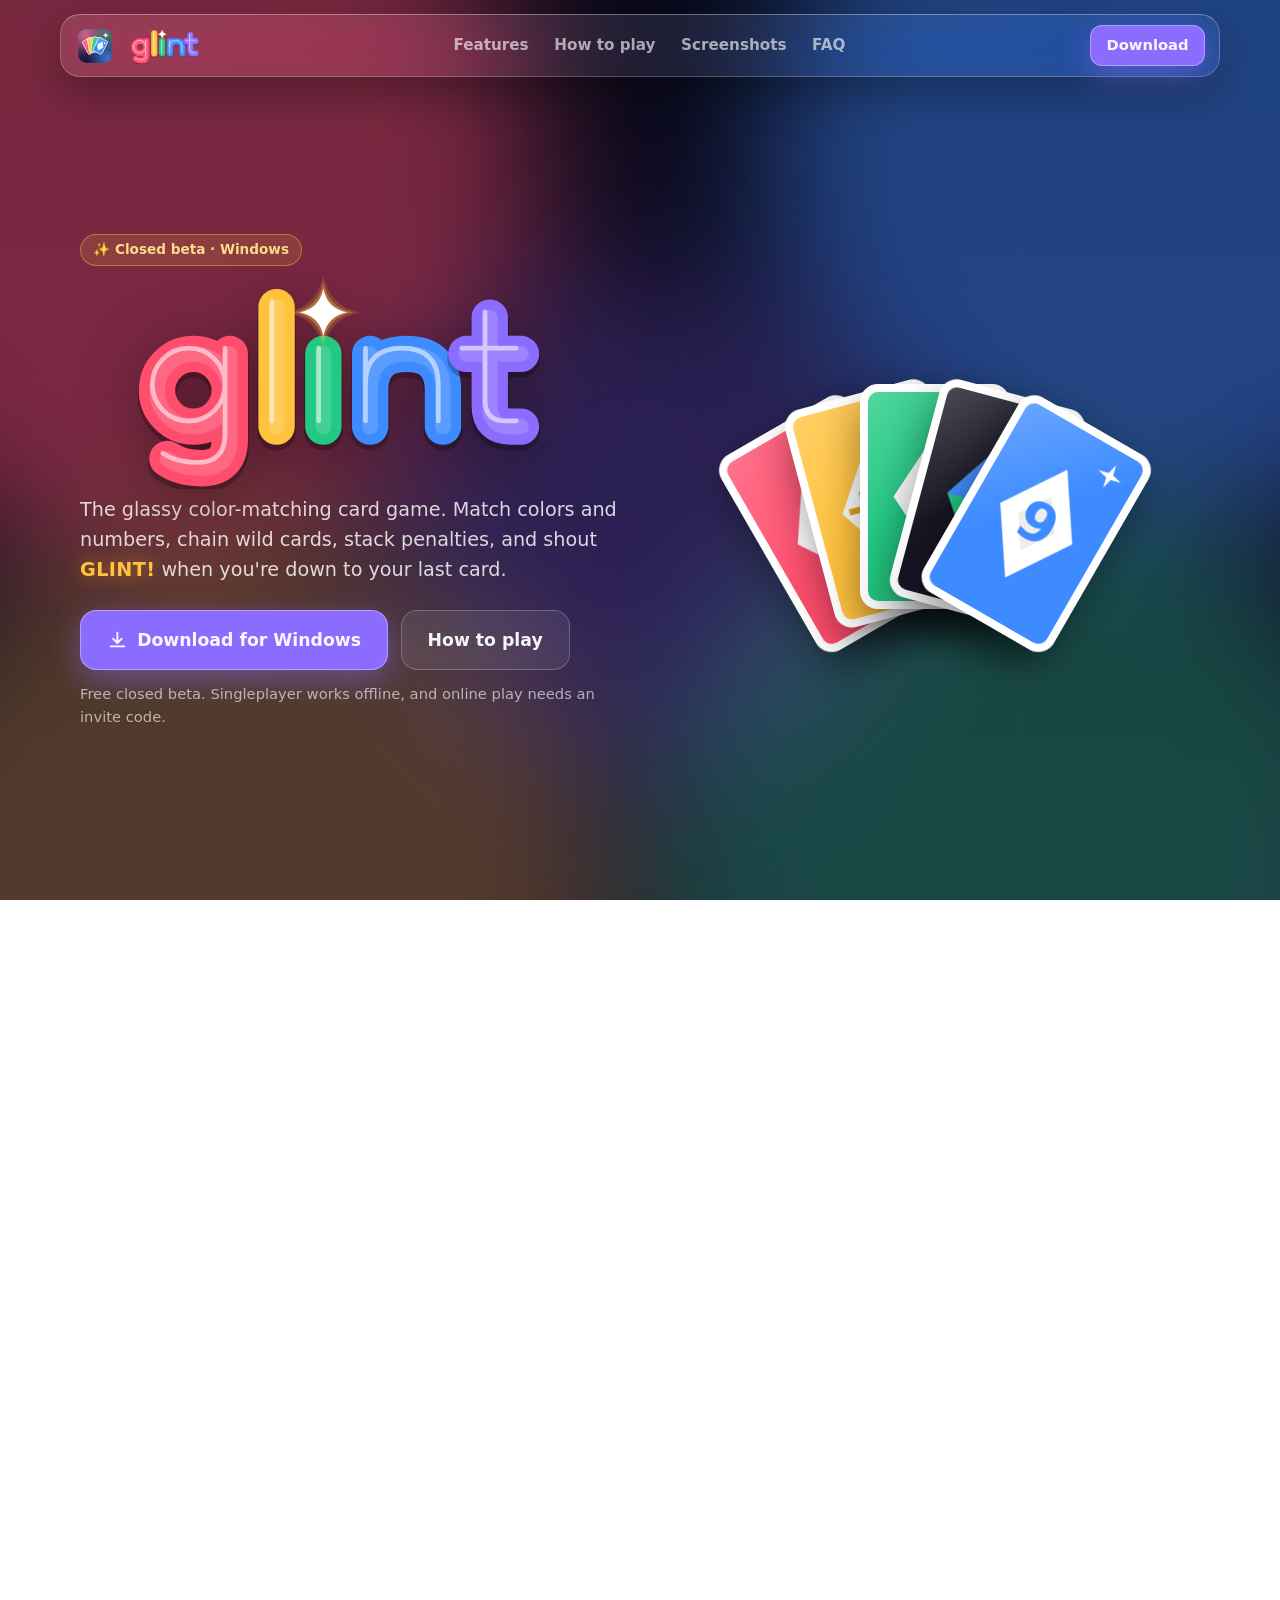
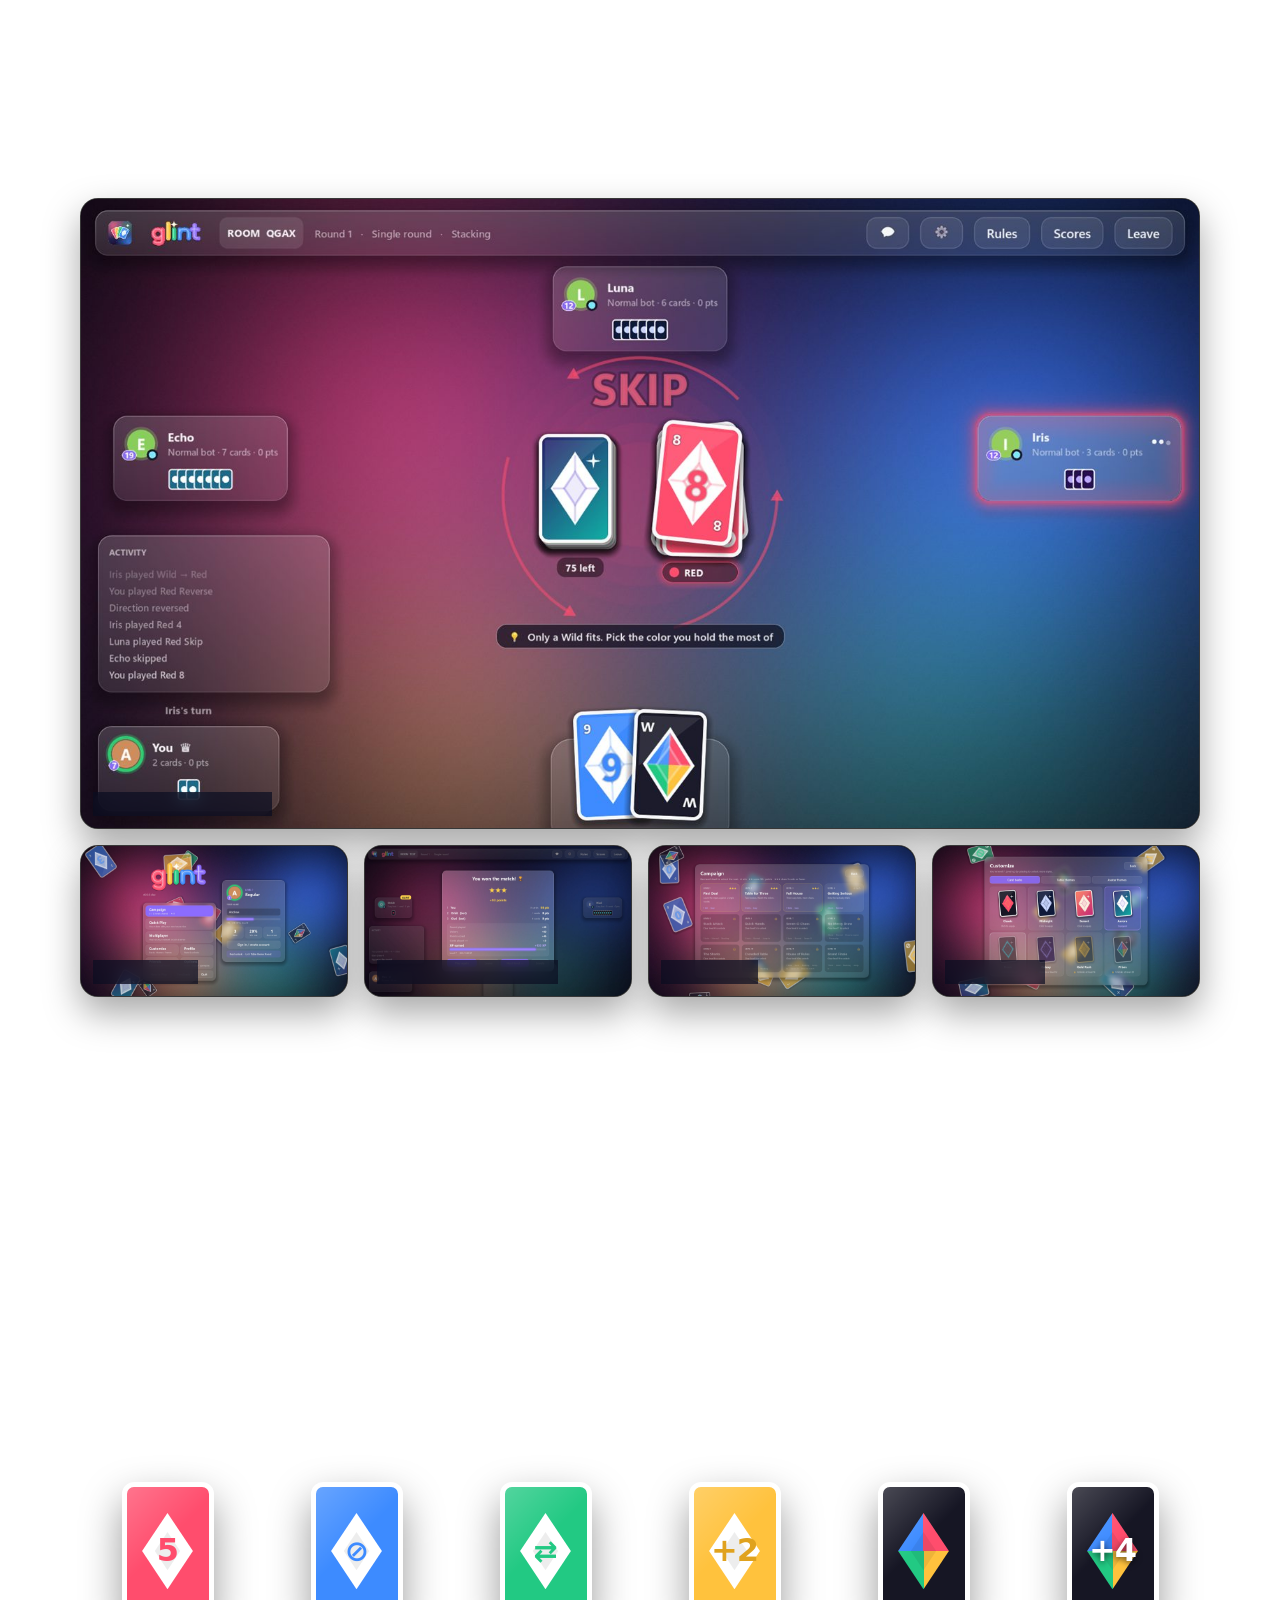
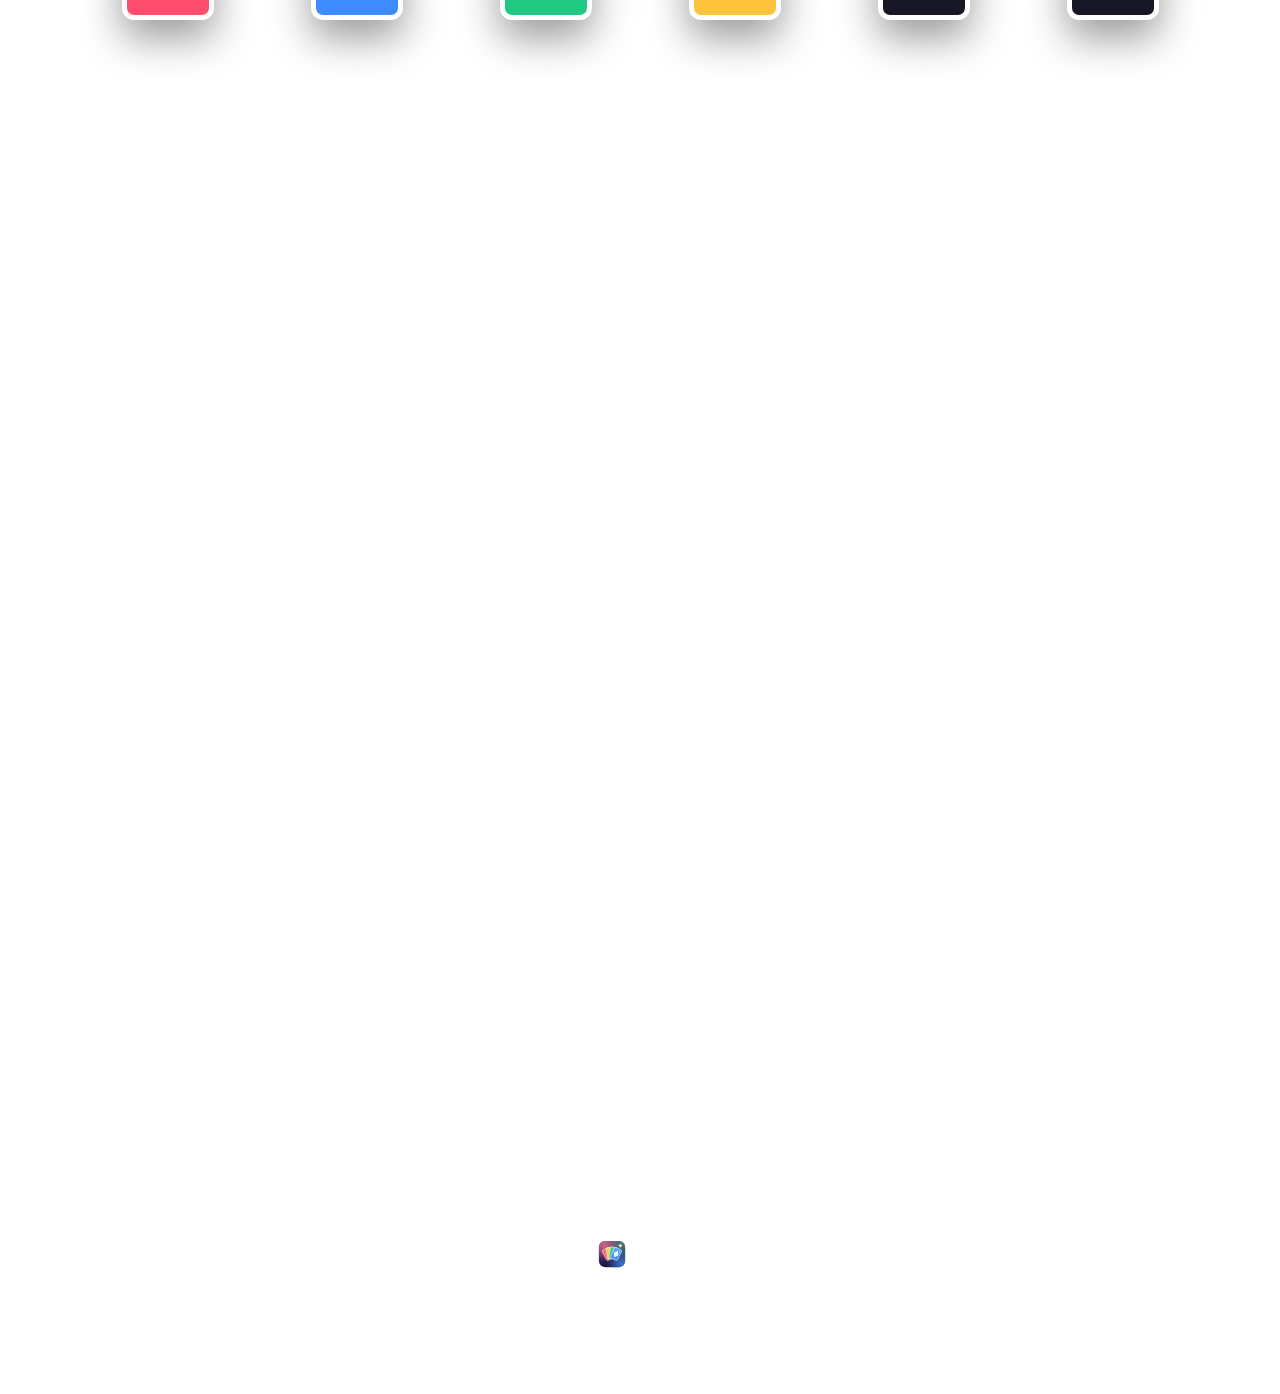
==== website/index.html @ 422d2e26 "Add the Glint website (static landing page) Hero with animated gem card fan, features, screenshot ga" ====
<!doctype html>
<html lang="en">
<head>
  <meta charset="utf-8">
  <meta name="viewport" content="width=device-width, initial-scale=1">
  <title>Glint, the glassy color-matching card game</title>
  <meta name="description" content="Glint is a fast, glassy color-matching card game. Play solo against bots, take on the 12-level campaign, or play online with friends in private lobbies. Closed beta for Windows.">
  <meta name="theme-color" content="#0b0d22">
  <link rel="icon" type="image/png" href="assets/favicon.png">
  <link rel="apple-touch-icon" href="assets/icon-256.png">
  <meta property="og:type" content="website">
  <meta property="og:title" content="Glint, the glassy color-matching card game">
  <meta property="og:description" content="Match colors, chain wilds, and call GLINT! Solo, campaign and online play. Closed beta for Windows.">
  <meta property="og:image" content="assets/social-preview.png">
  <meta name="twitter:card" content="summary_large_image">
  <link rel="stylesheet" href="styles.css">
</head>
<body>
  <div class="aurora" aria-hidden="true"><span></span><span></span><span></span><span></span><span></span></div>

  <header class="nav glass" id="top">
    <a class="brand" href="#top" aria-label="Glint home">
      <img src="assets/emblem.svg" alt="" width="36" height="36">
      <img src="assets/wordmark.svg" alt="Glint" class="brand-word" width="88" height="36">
    </a>
    <nav aria-label="Main">
      <a href="#features">Features</a>
      <a href="#how">How to play</a>
      <a href="#screens">Screenshots</a>
      <a href="#faq">FAQ</a>
    </nav>
    <a class="btn btn-primary btn-sm" href="https://github.com/AndrewMommers/glint-beta/releases/latest">Download</a>
  </header>

  <main>
    <!-- Hero -->
    <section class="hero">
      <div class="hero-copy">
        <span class="pill">✨ Closed beta · Windows</span>
        <h1><img src="assets/wordmark.svg" alt="Glint" class="hero-word" width="520" height="213"></h1>
        <p class="lead">The glassy color-matching card game. Match colors and numbers, chain wild cards, stack penalties, and shout <strong class="glint-word">GLINT!</strong> when you're down to your last card.</p>
        <div class="cta">
          <a class="btn btn-primary btn-lg" href="https://github.com/AndrewMommers/glint-beta/releases/latest">
            <svg viewBox="0 0 24 24" aria-hidden="true"><path d="M12 3v12m0 0l-5-5m5 5l5-5M4 19h16" fill="none" stroke="currentColor" stroke-width="2.2" stroke-linecap="round" stroke-linejoin="round"/></svg>
            Download for Windows
          </a>
          <a class="btn btn-ghost btn-lg" href="#how">How to play</a>
        </div>
        <p class="small">Free closed beta. Singleplayer works offline, and online play needs an invite code.</p>
      </div>
      <div class="hero-art" aria-hidden="true">
        <div class="fan">
          <div class="card c-red"><i class="gem"></i><b>7</b></div>
          <div class="card c-yellow"><i class="gem"></i><b>+2</b></div>
          <div class="card c-green"><i class="gem"></i><b>3</b></div>
          <div class="card c-wild"><i class="gem gem-wild"></i></div>
          <div class="card c-blue"><i class="gem"></i><b>9</b><span class="spark"></span></div>
        </div>
        <span class="sparkle s1"></span><span class="sparkle s2"></span><span class="sparkle s3"></span>
      </div>
    </section>

    <!-- Features -->
    <section id="features" class="section">
      <h2>Everything you want from a card night</h2>
      <p class="section-lead">Quick to learn, hard to put down, and polished like frosted glass.</p>
      <div class="grid">
        <article class="feature glass">
          <div class="ico">🤖</div>
          <h3>Solo vs bots</h3>
          <p>Up to seven opponents with easy, normal and hard AI. Hard bots stack, hold wilds and catch a missed GLINT call.</p>
        </article>
        <article class="feature glass">
          <div class="ico">🌐</div>
          <h3>Online &amp; private lobbies</h3>
          <p>Create a room, share the 4-letter code, or invite friends straight from your friends list. Encrypted connections and turn timers.</p>
        </article>
        <article class="feature glass">
          <div class="ico">🗺️</div>
          <h3>12-level campaign</h3>
          <p>From "First Deal" to the "Grand Finale" against seven sharks. Earn up to three stars per level.</p>
        </article>
        <article class="feature glass">
          <div class="ico">🃏</div>
          <h3>House rules</h3>
          <p>Stacking, jump-in, Seven-O, draw-to-match and force play. Save presets and share them as codes.</p>
        </article>
        <article class="feature glass">
          <div class="ico">⭐</div>
          <h3>Progression</h3>
          <p>Earn XP, climb 50 levels and titles, and unlock card backs, table themes and avatar frames.</p>
        </article>
        <article class="feature glass">
          <div class="ico">🎧</div>
          <h3>Made to feel good</h3>
          <p>Glass UI, smooth animations, original music and sound, plus options for reduced motion, timers and UI scale.</p>
        </article>
      </div>
    </section>

    <!-- Screenshots -->
    <section id="screens" class="section">
      <h2>See it in motion</h2>
      <p class="section-lead">Click any screenshot to enlarge it.</p>
      <div class="shots">
        <button class="shot shot-wide" data-full="assets/shots/table.jpg" aria-label="Enlarge: a game in progress">
          <img src="assets/shots/table.jpg" alt="A game in progress with four players, the gem cards and a SKIP banner" loading="lazy" width="1600" height="900">
          <span>A round in full swing</span>
        </button>
        <button class="shot" data-full="assets/shots/menu.jpg" aria-label="Enlarge: main menu">
          <img src="assets/shots/menu.jpg" alt="The main menu with the profile card" loading="lazy" width="1600" height="900">
          <span>Main menu</span>
        </button>
        <button class="shot" data-full="assets/shots/results.jpg" aria-label="Enlarge: end of round">
          <img src="assets/shots/results.jpg" alt="End of round screen with stars, XP and a level up" loading="lazy" width="1600" height="900">
          <span>Stars, XP &amp; level ups</span>
        </button>
        <button class="shot" data-full="assets/shots/campaign.jpg" aria-label="Enlarge: campaign">
          <img src="assets/shots/campaign.jpg" alt="The campaign level select screen" loading="lazy" width="1600" height="900">
          <span>Campaign</span>
        </button>
        <button class="shot" data-full="assets/shots/customize.jpg" aria-label="Enlarge: customize">
          <img src="assets/shots/customize.jpg" alt="Customizing card backs" loading="lazy" width="1600" height="900">
          <span>Customize</span>
        </button>
      </div>
    </section>

    <!-- How to play -->
    <section id="how" class="section">
      <h2>How to play</h2>
      <p class="section-lead">If you've ever played a shedding card game, you already know most of it.</p>
      <ol class="steps">
        <li class="glass"><span class="num">1</span><div><h3>Match the pile</h3><p>Play a card that matches the top card by <b>color</b>, <b>number</b> or <b>symbol</b>, or play a wild.</p></div></li>
        <li class="glass"><span class="num">2</span><div><h3>Can't play? Draw</h3><p>Draw a card. If it fits, you can play it straight away.</p></div></li>
        <li class="glass"><span class="num">3</span><div><h3>Call <span class="glint-word">GLINT!</span></h3><p>About to play your second-to-last card? Press <kbd>G</kbd>. Forget, and anyone can catch you for +2.</p></div></li>
        <li class="glass"><span class="num">4</span><div><h3>Empty your hand</h3><p>First to play their last card wins the round and scores the cards left in everyone else's hands.</p></div></li>
      </ol>

      <div class="cards-legend">
        <div class="legend"><div class="card mini c-red"><i class="gem"></i><b>5</b></div><p><b>Number</b><br>Match color or number</p></div>
        <div class="legend"><div class="card mini c-blue"><i class="gem"></i><b class="sym">⊘</b></div><p><b>Skip</b><br>Next player misses a turn</p></div>
        <div class="legend"><div class="card mini c-green"><i class="gem"></i><b class="sym">⇄</b></div><p><b>Reverse</b><br>Flip the direction</p></div>
        <div class="legend"><div class="card mini c-yellow"><i class="gem"></i><b>+2</b></div><p><b>Draw Two</b><br>Next player draws 2</p></div>
        <div class="legend"><div class="card mini c-wild"><i class="gem gem-wild"></i></div><p><b>Wild</b><br>Pick the next color</p></div>
        <div class="legend"><div class="card mini c-wild"><i class="gem gem-wild"></i><b class="w4">+4</b></div><p><b>Wild +4</b><br>Pick a color, next draws 4</p></div>
      </div>
    </section>

    <!-- Beta CTA -->
    <section class="section">
      <div class="beta glass">
        <div>
          <h2>Join the closed beta</h2>
          <p>Download the installer, then create an account in the game with your invite code to play online. No invite yet? You can still play solo and the whole campaign offline.</p>
        </div>
        <a class="btn btn-primary btn-lg" href="https://github.com/AndrewMommers/glint-beta/releases/latest">Get the beta</a>
      </div>
    </section>

    <!-- FAQ -->
    <section id="faq" class="section">
      <h2>FAQ</h2>
      <div class="faq">
        <details class="glass" open><summary>Is Glint free?</summary><p>Yes. The closed beta is free to download and play.</p></details>
        <details class="glass"><summary>Which platforms are supported?</summary><p>Windows 10 and 11 (64-bit) for now. Other platforms may come later.</p></details>
        <details class="glass"><summary>Windows says "Windows protected your PC". Is that safe?</summary><p>The beta isn't code-signed yet, so Windows doesn't recognise it. Click <b>More info</b>, then <b>Run anyway</b>. Always download from the official releases page.</p></details>
        <details class="glass"><summary>Do I need an account?</summary><p>Not for singleplayer or the campaign. An account (with a beta invite code) lets you play online, add friends and sync your progress.</p></details>
        <details class="glass"><summary>What data do you collect?</summary><p>For online play: your username, game stats and progress. If you send feedback from the game, that's stored too, along with the game log if you choose to attach it. Nothing is sold or shared.</p></details>
        <details class="glass"><summary>How do I report a bug?</summary><p>Use <b>Feedback</b> in the main menu. Your game version and log are attached automatically, which helps a lot.</p></details>
      </div>
    </section>
  </main>

  <footer class="footer">
    <div class="foot-brand"><img src="assets/emblem.svg" alt="" width="28" height="28"> <span>Glint</span></div>
    <p>© 2026 Andrew Mommers. Glint is an independent game and is not affiliated with or endorsed by any other card game brand.</p>
    <p><a href="https://github.com/AndrewMommers/glint-beta/releases">Releases</a> · <a href="#faq">FAQ</a> · <a href="#top">Back to top ↑</a></p>
  </footer>

  <div class="lightbox" id="lightbox" hidden>
    <button class="lb-close" aria-label="Close">✕</button>
    <img alt="">
  </div>
  <script src="main.js" defer></script>
</body>
</html>
---- website/styles.css ----
/* Glint website: glass panels over a drifting aurora. Matches branding/BRAND.md. */
:root {
  --ruby: #ff4d6d;
  --amber: #ffc23d;
  --jade: #22c983;
  --azure: #3d8bff;
  --violet: #8b6cff;
  --midnight: #0b0d22;
  --indigo: #2a1b5e;
  --night: #161624;
  --text: rgba(255, 255, 255, 0.95);
  --muted: rgba(255, 255, 255, 0.62);
  --glass: rgba(255, 255, 255, 0.08);
  --rim: rgba(255, 255, 255, 0.22);
  --radius: 24px;
  --font: "Inter", "Segoe UI Variable Display", "Segoe UI", system-ui, -apple-system, "SF Pro Display", "Helvetica Neue", Roboto, Arial, sans-serif;
}

* { box-sizing: border-box; }
html { scroll-behavior: smooth; }
body {
  margin: 0;
  font-family: var(--font);
  color: var(--text);
  background: linear-gradient(180deg, #090a1a 0%, #170b29 100%) fixed;
  line-height: 1.55;
  -webkit-font-smoothing: antialiased;
  overflow-x: hidden;
}
img { max-width: 100%; display: block; }
a { color: inherit; }
h1, h2, h3 { line-height: 1.15; margin: 0 0 0.4em; }
h2 { font-size: clamp(1.8rem, 3.2vw, 2.6rem); font-weight: 800; letter-spacing: -0.02em; }
h3 { font-size: 1.15rem; font-weight: 750; }
p { margin: 0 0 0.8em; }
kbd {
  font: 700 0.85em var(--font);
  padding: 0.1em 0.5em;
  border-radius: 6px;
  background: rgba(255, 255, 255, 0.14);
  border: 1px solid var(--rim);
}

/* ---- aurora background ---- */
.aurora { position: fixed; inset: 0; z-index: -1; overflow: hidden; }
.aurora span {
  position: absolute;
  width: 60vmax; height: 60vmax;
  border-radius: 50%;
  filter: blur(70px);
  opacity: 0.45;
  animation: drift 26s ease-in-out infinite alternate;
}
.aurora span:nth-child(1) { background: var(--ruby);   left: -18vmax; top: -16vmax; }
.aurora span:nth-child(2) { background: var(--azure);  right: -20vmax; top: -18vmax; animation-delay: -6s; }
.aurora span:nth-child(3) { background: var(--jade);   right: -10vmax; bottom: -28vmax; opacity: 0.32; animation-delay: -12s; }
.aurora span:nth-child(4) { background: var(--amber);  left: -12vmax; bottom: -30vmax; opacity: 0.26; animation-delay: -18s; }
.aurora span:nth-child(5) { background: var(--violet); left: 30vw; top: 30vh; width: 40vmax; height: 40vmax; opacity: 0.22; animation-delay: -3s; }
@keyframes drift {
  from { transform: translate(0, 0) scale(1); }
  to   { transform: translate(6vmax, 4vmax) scale(1.12); }
}

/* ---- glass ---- */
.glass {
  background: linear-gradient(160deg, rgba(255, 255, 255, 0.12), rgba(255, 255, 255, 0.05));
  border: 1px solid var(--rim);
  border-top-color: rgba(255, 255, 255, 0.35);
  border-radius: var(--radius);
  backdrop-filter: blur(18px) saturate(140%);
  -webkit-backdrop-filter: blur(18px) saturate(140%);
  box-shadow: 0 18px 40px rgba(0, 0, 0, 0.28);
}

/* ---- buttons ---- */
.btn {
  display: inline-flex; align-items: center; gap: 0.55em;
  font-weight: 700; text-decoration: none;
  border-radius: 16px;
  padding: 0.75em 1.3em;
  transition: transform 0.15s ease, background 0.15s ease, box-shadow 0.15s ease;
}
.btn svg { width: 1.2em; height: 1.2em; }
.btn:hover { transform: translateY(-2px); }
.btn-primary {
  background: var(--violet);
  border: 1px solid rgba(255, 255, 255, 0.35);
  box-shadow: 0 10px 30px rgba(139, 108, 255, 0.45);
}
.btn-primary:hover { background: #9a7fff; box-shadow: 0 14px 36px rgba(139, 108, 255, 0.6); }
.btn-ghost { background: rgba(255, 255, 255, 0.08); border: 1px solid var(--rim); }
.btn-ghost:hover { background: rgba(255, 255, 255, 0.16); }
.btn-lg { font-size: 1.08rem; padding: 0.9em 1.5em; }
.btn-sm { font-size: 0.92rem; padding: 0.55em 1.05em; border-radius: 12px; }
.pill {
  display: inline-block; font-size: 0.85rem; font-weight: 700;
  padding: 0.35em 0.9em; border-radius: 999px;
  background: rgba(255, 194, 61, 0.14); border: 1px solid rgba(255, 194, 61, 0.45); color: #ffd98a;
}
.glint-word { color: var(--amber); font-weight: 900; letter-spacing: 0.02em; text-shadow: 0 0 18px rgba(255, 194, 61, 0.5); }

/* ---- nav ---- */
.nav {
  position: sticky; top: 14px; z-index: 10;
  max-width: 1160px; margin: 14px auto 0;
  display: flex; align-items: center; justify-content: space-between; gap: 1rem;
  padding: 10px 14px 10px 16px;
  border-radius: 20px;
}
.brand { display: flex; align-items: center; gap: 8px; text-decoration: none; }
.brand img { height: 36px; width: auto; }
.nav nav { display: flex; gap: 1.6rem; }
.nav nav a { text-decoration: none; color: var(--muted); font-weight: 600; font-size: 0.95rem; }
.nav nav a:hover { color: var(--text); }

/* ---- layout ---- */
main { max-width: 1160px; margin: 0 auto; padding: 0 20px; }
.section { padding: 90px 0 10px; scroll-margin-top: 70px; }
.section > h2, .section-lead { text-align: center; }
.section-lead { color: var(--muted); max-width: 640px; margin: 0 auto 2.2rem; font-size: 1.08rem; }

/* ---- hero ---- */
.hero {
  display: grid; grid-template-columns: 1.05fr 1fr; align-items: center; gap: 2rem;
  min-height: calc(100vh - 100px); padding: 40px 0 20px;
}
.hero h1 { margin: 0.6rem 0 0.4rem; }
.hero-word { width: min(520px, 100%); height: auto; filter: drop-shadow(0 10px 30px rgba(0, 0, 0, 0.35)); }
.lead { font-size: 1.2rem; color: rgba(255, 255, 255, 0.82); max-width: 560px; }
.cta { display: flex; flex-wrap: wrap; gap: 0.8rem; margin: 1.6rem 0 0.8rem; }
.small { color: var(--muted); font-size: 0.92rem; }

/* card fan illustration */
.hero-art { position: relative; height: 480px; }
.fan { position: absolute; left: 50%; top: 52%; width: 0; height: 0; }
.card {
  --w: 150px; --h: 225px;
  position: absolute; width: var(--w); height: var(--h);
  left: calc(var(--w) / -2); top: calc(var(--h) / -2);
  border-radius: 18px; border: 8px solid #fff;
  box-shadow: 0 18px 40px rgba(0, 0, 0, 0.4);
  display: grid; place-items: center; overflow: hidden;
  transform-origin: 50% 140%;
}
.card::after { /* gloss */
  content: ""; position: absolute; inset: 0;
  background: linear-gradient(135deg, rgba(255, 255, 255, 0.22) 0%, rgba(255, 255, 255, 0) 45%);
  pointer-events: none;
}
.c-red { background: var(--ruby); }
.c-yellow { background: var(--amber); }
.c-green { background: var(--jade); }
.c-blue { background: var(--azure); }
.c-wild { background: var(--night); }
.gem {
  position: absolute; width: 62%; aspect-ratio: 1 / 1.5;
  background: #fff;
  clip-path: polygon(50% 0, 100% 50%, 50% 100%, 0 50%);
}
.gem::before { /* inner facet */
  content: ""; position: absolute; inset: 25%;
  clip-path: polygon(50% 0, 100% 50%, 50% 100%, 0 50%);
  background: rgba(0, 0, 0, 0.07);
}
.gem-wild {
  background: conic-gradient(from 0deg, var(--ruby) 0 25%, var(--amber) 0 50%, var(--jade) 0 75%, var(--azure) 0 100%);
}
.card b {
  position: relative; z-index: 1;
  font-size: 3.4rem; font-weight: 900; letter-spacing: -0.03em;
}
.c-red b { color: var(--ruby); } .c-yellow b { color: #e0a21e; } .c-green b { color: var(--jade); } .c-blue b { color: var(--azure); }
.card b.sym { font-size: 3rem; }
.card b.w4 { color: #fff; text-shadow: 0 2px 6px rgba(0, 0, 0, 0.6); }
.spark, .sparkle {
  position: absolute; background: #fff;
  clip-path: polygon(50% 0, 60% 40%, 100% 50%, 60% 60%, 50% 100%, 40% 60%, 0 50%, 40% 40%);
}
.spark { width: 26px; height: 26px; right: 14px; top: 14px; }
.fan .card:nth-child(1) { transform: rotate(-30deg); animation: fanIn 0.9s 0.05s both cubic-bezier(.2,.8,.2,1); }
.fan .card:nth-child(2) { transform: rotate(-15deg); animation: fanIn 0.9s 0.12s both cubic-bezier(.2,.8,.2,1); }
.fan .card:nth-child(3) { transform: rotate(0deg);   animation: fanIn 0.9s 0.19s both cubic-bezier(.2,.8,.2,1); }
.fan .card:nth-child(4) { transform: rotate(15deg);  animation: fanIn 0.9s 0.26s both cubic-bezier(.2,.8,.2,1); }
.fan .card:nth-child(5) { transform: rotate(30deg);  animation: fanIn 0.9s 0.33s both cubic-bezier(.2,.8,.2,1); }
@keyframes fanIn { from { transform: rotate(0deg) translateY(60px); opacity: 0; } }
.fan { animation: bob 6s 1s ease-in-out infinite; }
@keyframes bob { 50% { transform: translateY(-12px) rotate(1.5deg); } }
.sparkle { width: 34px; height: 34px; opacity: 0; animation: twinkle 3.2s ease-in-out infinite; filter: drop-shadow(0 0 10px rgba(255, 194, 61, 0.9)); }
.s1 { left: 18%; top: 14%; }
.s2 { right: 12%; top: 26%; width: 24px; height: 24px; animation-delay: 1.1s; }
.s3 { right: 30%; bottom: 8%; width: 20px; height: 20px; animation-delay: 2.1s; }
@keyframes twinkle { 0%, 100% { opacity: 0; transform: scale(0.4) rotate(0); } 45% { opacity: 1; transform: scale(1) rotate(45deg); } }

/* ---- features ---- */
.grid { display: grid; grid-template-columns: repeat(3, 1fr); gap: 18px; }
.feature { padding: 26px 24px; transition: transform 0.2s ease, border-color 0.2s ease; }
.feature:hover { transform: translateY(-4px); border-color: rgba(255, 255, 255, 0.4); }
.feature p { color: var(--muted); margin: 0; }
.ico {
  width: 48px; height: 48px; border-radius: 14px; display: grid; place-items: center;
  font-size: 1.5rem; margin-bottom: 14px;
  background: rgba(255, 255, 255, 0.1); border: 1px solid var(--rim);
}

/* ---- screenshots ---- */
.shots { display: grid; grid-template-columns: repeat(4, 1fr); gap: 16px; }
.shot {
  position: relative; padding: 0; border: 1px solid var(--rim); border-radius: 18px; overflow: hidden;
  cursor: zoom-in; background: #000; box-shadow: 0 16px 36px rgba(0, 0, 0, 0.35);
  transition: transform 0.2s ease;
}
.shot:hover { transform: translateY(-4px) scale(1.01); }
.shot img { width: 100%; height: 100%; object-fit: cover; aspect-ratio: 16 / 9; }
.shot span {
  position: absolute; left: 12px; bottom: 12px;
  font: 700 0.85rem var(--font); color: #fff;
  padding: 0.3em 0.75em; border-radius: 999px;
  background: rgba(11, 13, 34, 0.7); backdrop-filter: blur(8px);
}
.shot-wide { grid-column: span 4; }
.shot-wide img { aspect-ratio: 16 / 9; }

/* ---- how to play ---- */
.steps { list-style: none; padding: 0; margin: 0 0 40px; display: grid; grid-template-columns: repeat(4, 1fr); gap: 16px; }
.steps li { display: flex; gap: 14px; padding: 22px; }
.steps p { color: var(--muted); margin: 0; }
.num {
  flex: none; width: 36px; height: 36px; border-radius: 50%;
  display: grid; place-items: center; font-weight: 900;
  background: var(--violet); box-shadow: 0 6px 18px rgba(139, 108, 255, 0.5);
}
.cards-legend { display: grid; grid-template-columns: repeat(6, 1fr); gap: 14px; }
.legend { text-align: center; }
.legend .card.mini { --w: 92px; --h: 138px; position: relative; left: auto; top: auto; margin: 0 auto 12px; border-width: 5px; border-radius: 12px; }
.legend .card.mini b { font-size: 2rem; }
.legend .card.mini b.sym { font-size: 1.8rem; }
.legend p { color: var(--muted); font-size: 0.9rem; margin: 0; }
.legend p b { color: var(--text); }

/* ---- beta ---- */
.beta { display: flex; align-items: center; justify-content: space-between; gap: 2rem; padding: 36px 40px; }
.beta h2 { text-align: left; margin-bottom: 0.3em; }
.beta p { color: var(--muted); margin: 0; max-width: 640px; }

/* ---- faq ---- */
.faq { max-width: 820px; margin: 0 auto; display: grid; gap: 12px; }
.faq details { padding: 0 22px; border-radius: 18px; }
.faq summary {
  cursor: pointer; list-style: none; padding: 18px 0;
  font-weight: 700; font-size: 1.05rem;
  display: flex; justify-content: space-between; align-items: center;
}
.faq summary::-webkit-details-marker { display: none; }
.faq summary::after { content: "+"; font-size: 1.4rem; color: var(--muted); transition: transform 0.2s; }
.faq details[open] summary::after { transform: rotate(45deg); }
.faq details p { color: var(--muted); padding-bottom: 18px; margin: 0; }

/* ---- footer ---- */
.footer { max-width: 1160px; margin: 90px auto 0; padding: 30px 20px 50px; text-align: center; color: var(--muted); font-size: 0.9rem; border-top: 1px solid rgba(255, 255, 255, 0.1); }
.foot-brand { display: inline-flex; align-items: center; gap: 8px; font-weight: 800; color: var(--text); font-size: 1.1rem; margin-bottom: 8px; }
.footer a { color: var(--text); text-decoration: none; }
.footer a:hover { text-decoration: underline; }

/* ---- lightbox ---- */
.lightbox {
  position: fixed; inset: 0; z-index: 50;
  display: grid; place-items: center; padding: 4vmin;
  background: rgba(5, 6, 16, 0.82); backdrop-filter: blur(10px);
  cursor: zoom-out; animation: fade 0.2s ease;
}
.lightbox[hidden] { display: none; }
.lightbox img { max-height: 92vh; width: auto; border-radius: 16px; box-shadow: 0 30px 80px rgba(0, 0, 0, 0.6); }
.lb-close {
  position: absolute; top: 18px; right: 18px; width: 44px; height: 44px; border-radius: 50%;
  border: 1px solid var(--rim); background: rgba(255, 255, 255, 0.1); color: #fff; font-size: 1.1rem; cursor: pointer;
}
@keyframes fade { from { opacity: 0; } }

/* ---- reveal on scroll ---- */
.reveal { opacity: 0; transform: translateY(24px); transition: opacity 0.6s ease, transform 0.6s ease; }
.reveal.in { opacity: 1; transform: none; }

/* ---- responsive ---- */
@media (max-width: 980px) {
  .hero { grid-template-columns: 1fr; text-align: center; min-height: auto; padding-top: 30px; }
  .hero-copy { display: flex; flex-direction: column; align-items: center; }
  .lead { margin-inline: auto; }
  .cta { justify-content: center; }
  .hero-art { height: 360px; }
  .card { --w: 120px; --h: 180px; border-width: 6px; }
  .grid { grid-template-columns: repeat(2, 1fr); }
  .shots { grid-template-columns: repeat(2, 1fr); }
  .shot-wide { grid-column: span 2; }
  .steps { grid-template-columns: repeat(2, 1fr); }
  .cards-legend { grid-template-columns: repeat(3, 1fr); }
  .beta { flex-direction: column; text-align: center; }
  .beta h2 { text-align: center; }
}
@media (max-width: 640px) {
  .nav nav { display: none; }
  .grid, .steps { grid-template-columns: 1fr; }
  .shots { grid-template-columns: 1fr; }
  .shot-wide { grid-column: auto; }
  .hero-art { height: 300px; }
  .card { --w: 96px; --h: 144px; border-width: 5px; border-radius: 12px; }
  .card b { font-size: 2.2rem; }
  .section { padding-top: 64px; }
}
@media (prefers-reduced-motion: reduce) {
  *, *::before, *::after { animation: none !important; transition: none !important; }
  .reveal { opacity: 1; transform: none; }
  html { scroll-behavior: auto; }
}
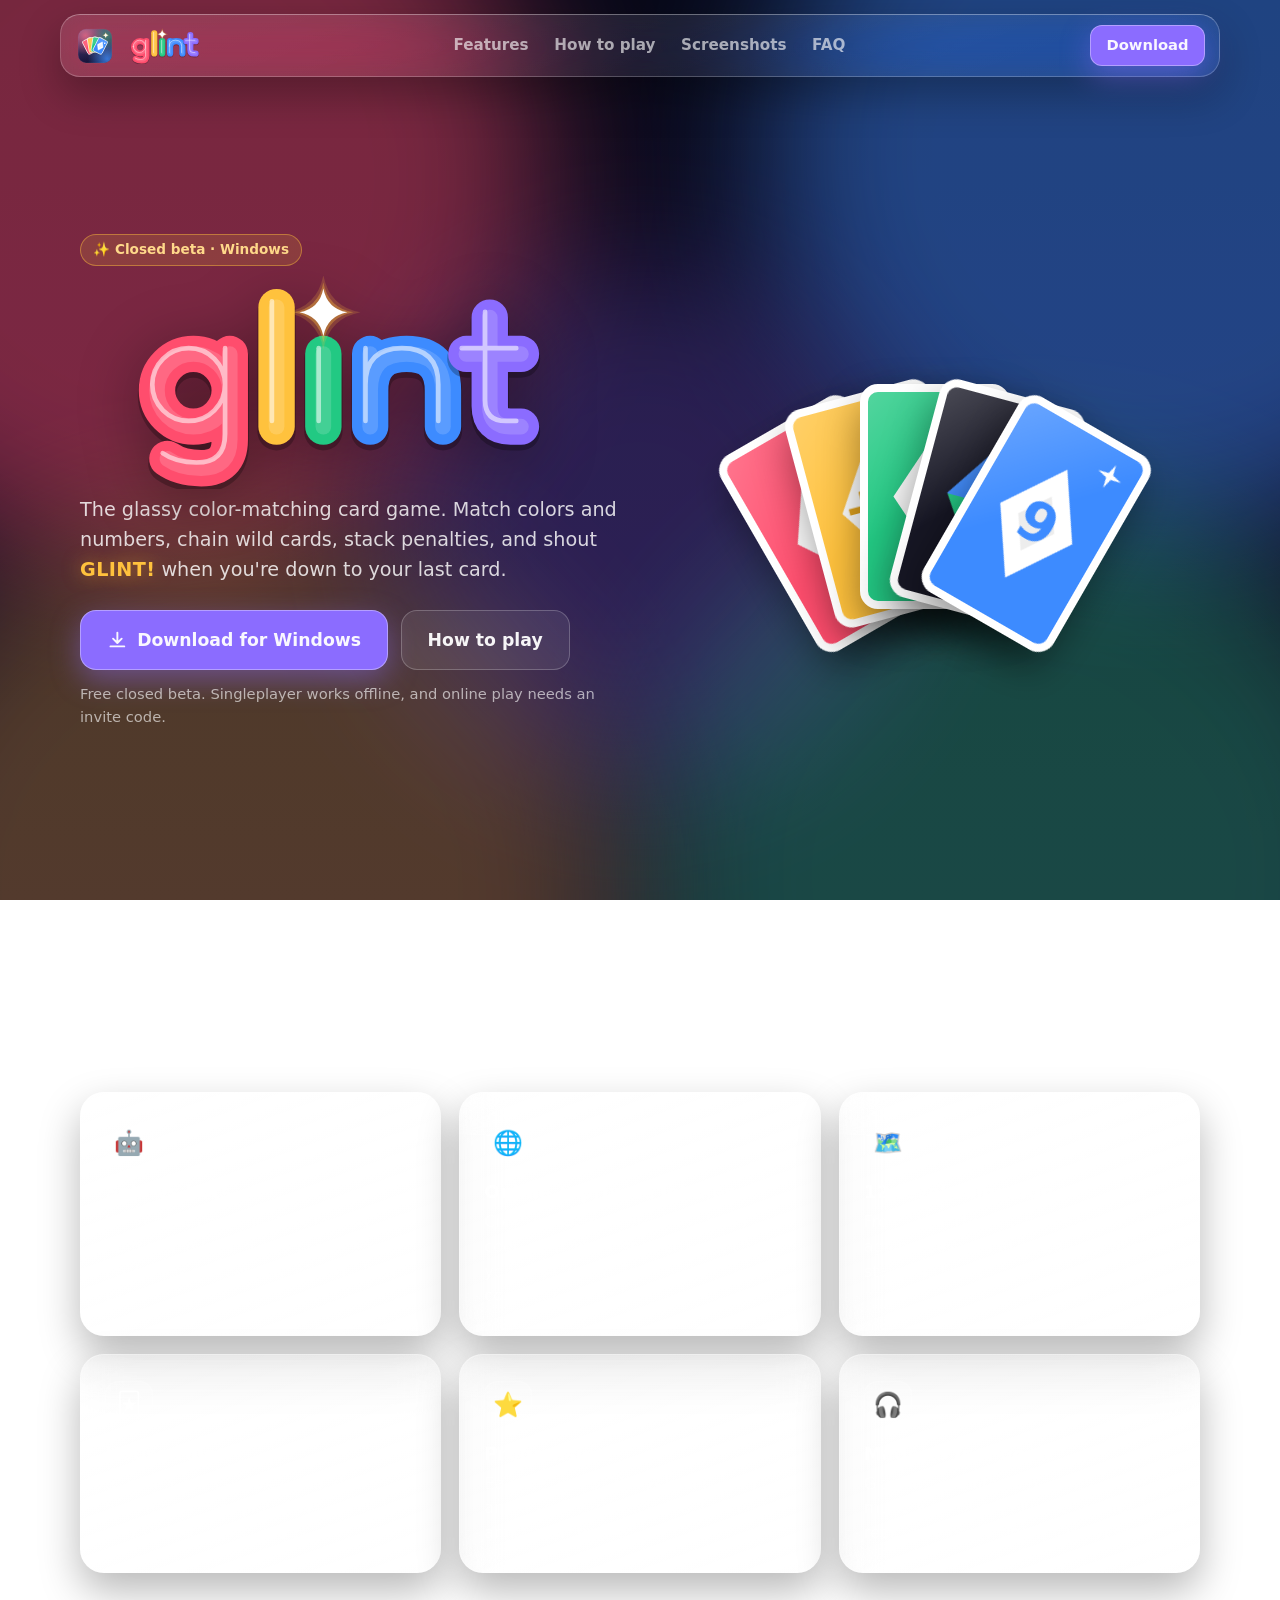
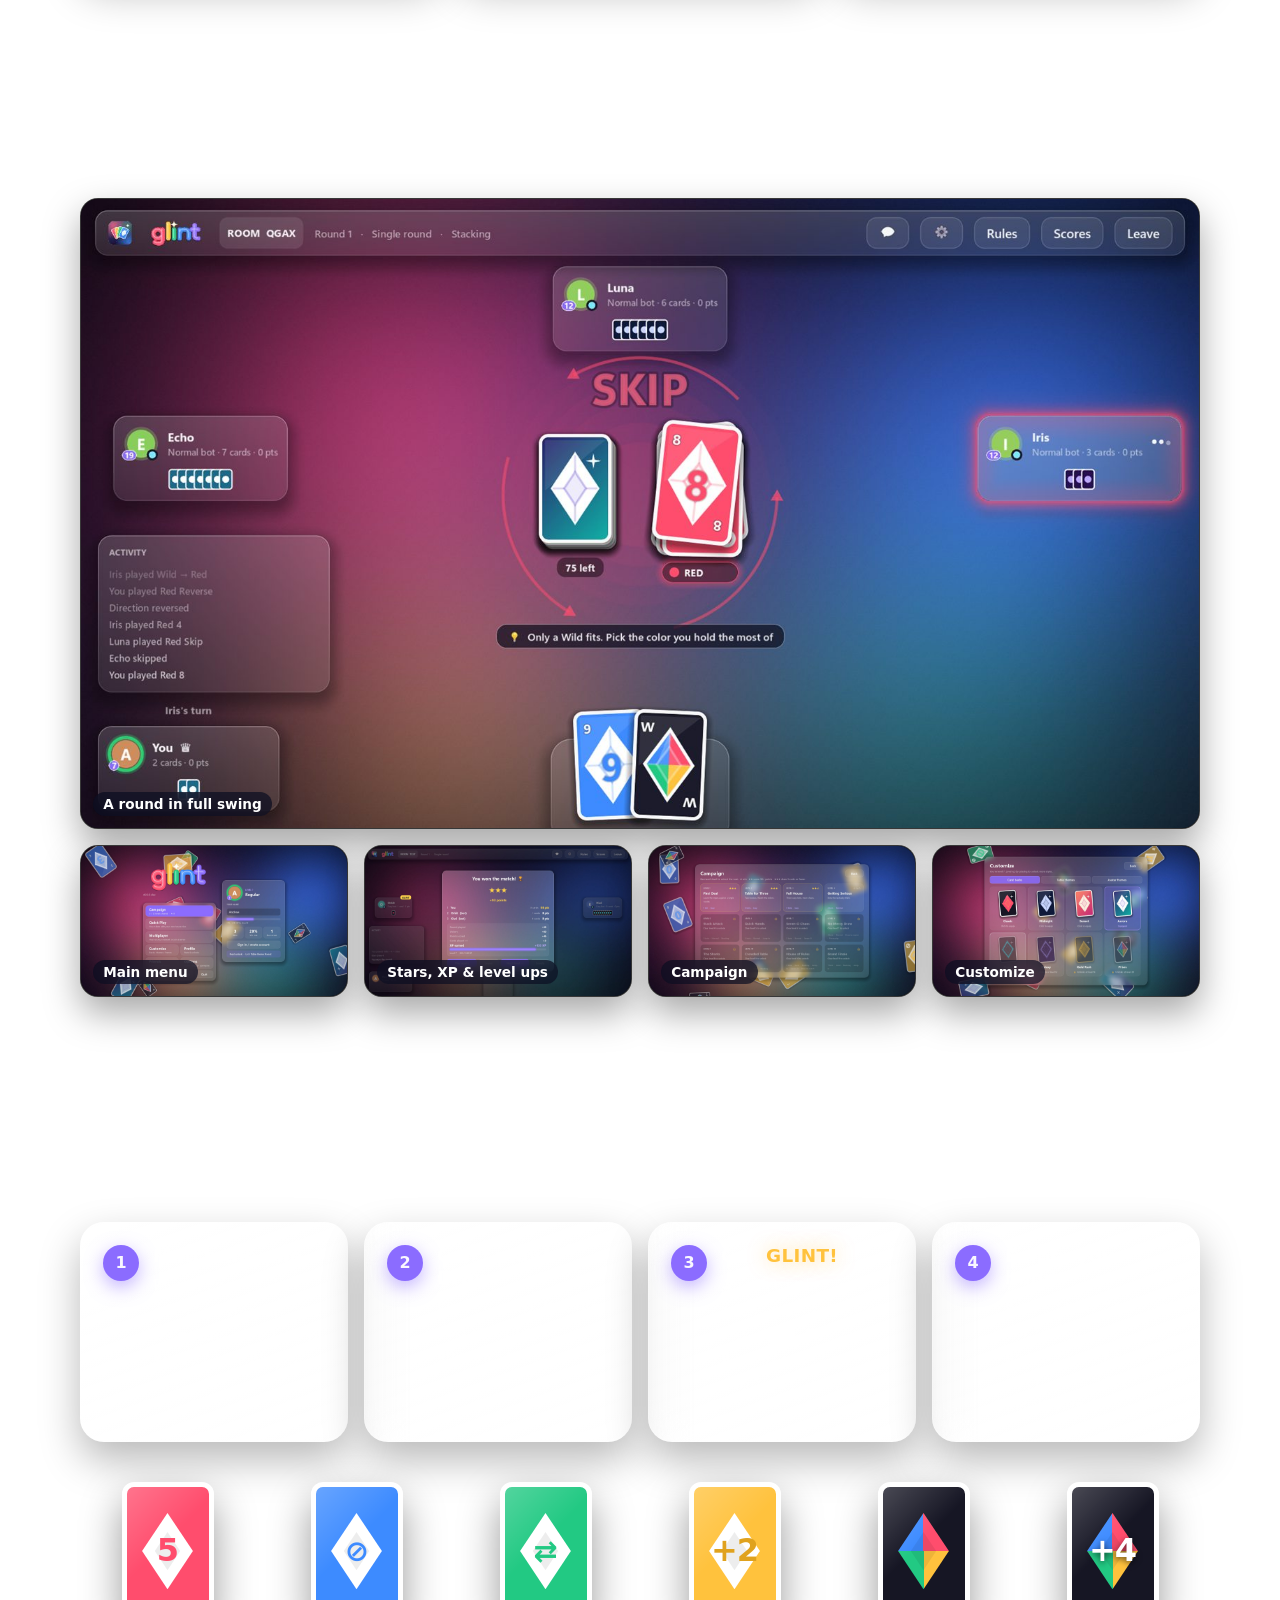
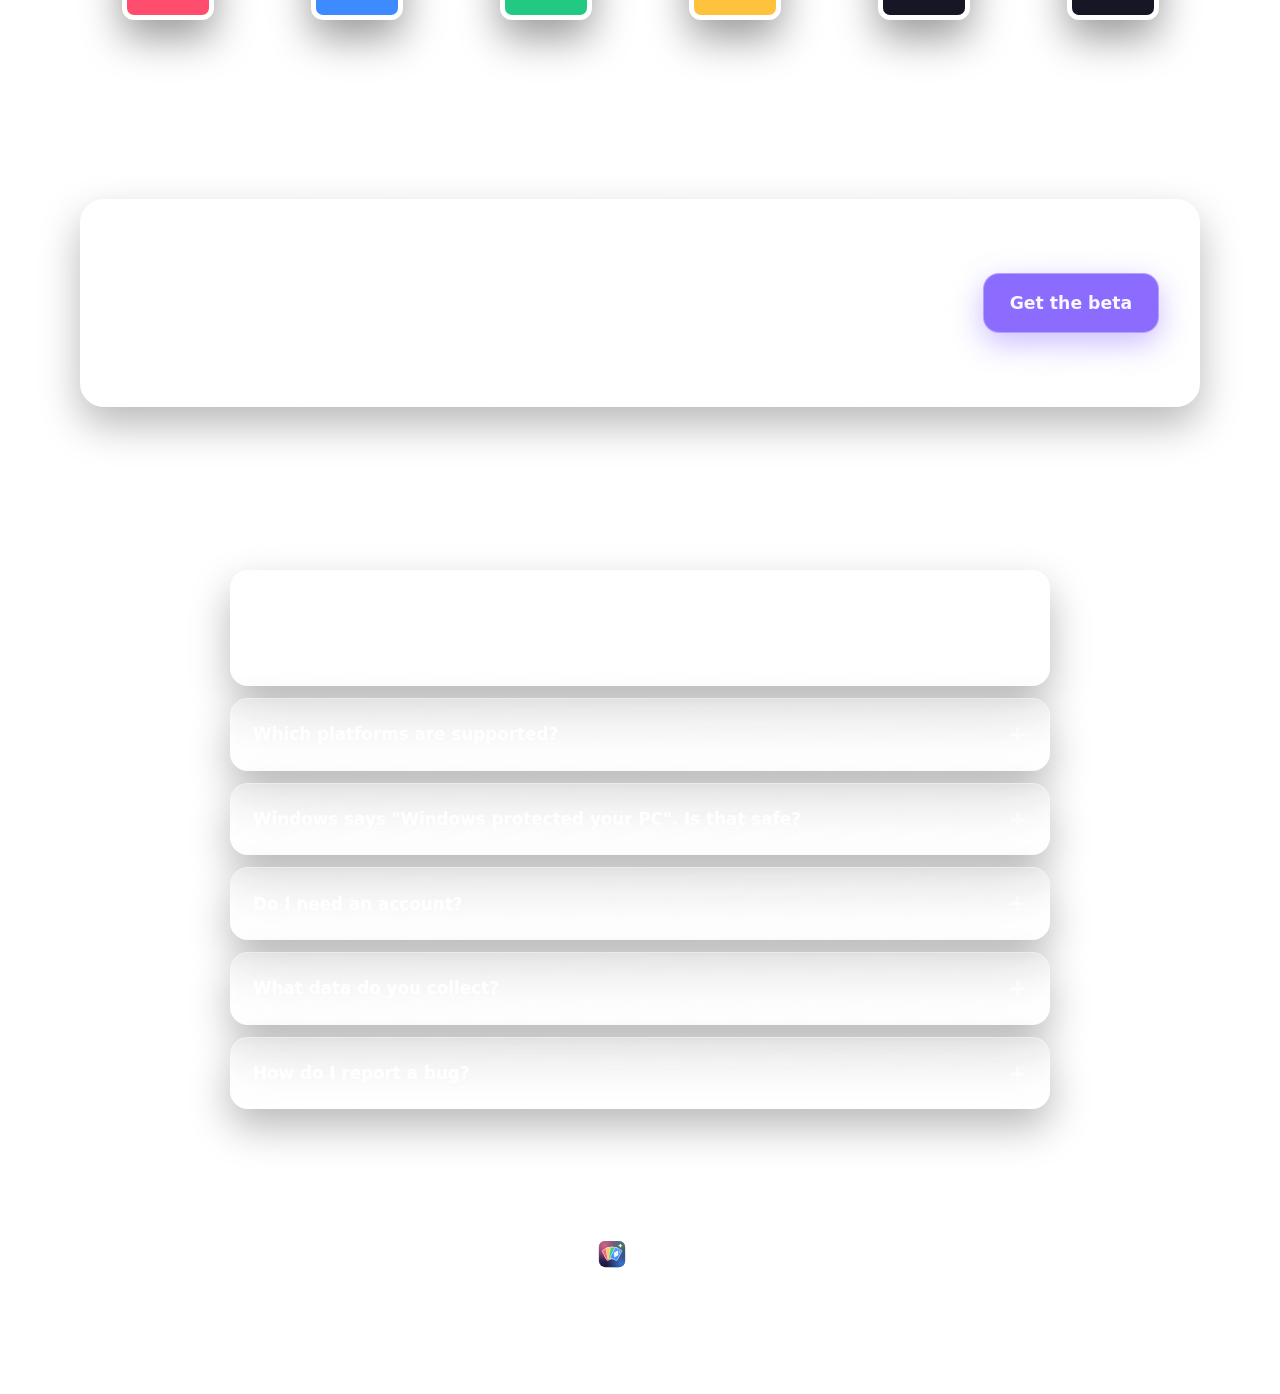
==== commit afee3604: "Download Glint from the website (Appwrite Storage) instead of GitHub Co-Authored-By: Claude Opus 5.5" ====
--- a/website/index.html
+++ b/website/index.html
@@ -29,7 +29,7 @@
       <a href="#screens">Screenshots</a>
       <a href="#faq">FAQ</a>
     </nav>
-    <a class="btn btn-primary btn-sm" href="https://github.com/AndrewMommers/glint-beta/releases/latest">Download</a>
+    <a class="btn btn-primary btn-sm" href="download/">Download</a>
   </header>
 
   <main>
@@ -40,7 +40,7 @@
         <h1><img src="assets/wordmark.svg" alt="Glint" class="hero-word" width="520" height="213"></h1>
         <p class="lead">The glassy color-matching card game. Match colors and numbers, chain wild cards, stack penalties, and shout <strong class="glint-word">GLINT!</strong> when you're down to your last card.</p>
         <div class="cta">
-          <a class="btn btn-primary btn-lg" href="https://github.com/AndrewMommers/glint-beta/releases/latest">
+          <a class="btn btn-primary btn-lg" href="download/">
             <svg viewBox="0 0 24 24" aria-hidden="true"><path d="M12 3v12m0 0l-5-5m5 5l5-5M4 19h16" fill="none" stroke="currentColor" stroke-width="2.2" stroke-linecap="round" stroke-linejoin="round"/></svg>
             Download for Windows
           </a>
@@ -154,7 +154,7 @@
           <h2>Join the closed beta</h2>
           <p>Download the installer, then create an account in the game with your invite code to play online. No invite yet? You can still play solo and the whole campaign offline.</p>
         </div>
-        <a class="btn btn-primary btn-lg" href="https://github.com/AndrewMommers/glint-beta/releases/latest">Get the beta</a>
+        <a class="btn btn-primary btn-lg" href="download/">Get the beta</a>
       </div>
     </section>
 
@@ -164,7 +164,7 @@
       <div class="faq">
         <details class="glass" open><summary>Is Glint free?</summary><p>Yes. The closed beta is free to download and play.</p></details>
         <details class="glass"><summary>Which platforms are supported?</summary><p>Windows 10 and 11 (64-bit) for now. Other platforms may come later.</p></details>
-        <details class="glass"><summary>Windows says "Windows protected your PC". Is that safe?</summary><p>The beta isn't code-signed yet, so Windows doesn't recognise it. Click <b>More info</b>, then <b>Run anyway</b>. Always download from the official releases page.</p></details>
+        <details class="glass"><summary>Windows says "Windows protected your PC". Is that safe?</summary><p>The beta isn't code-signed yet, so Windows doesn't recognise it. Click <b>More info</b>, then <b>Run anyway</b>. Always download from this website.</p></details>
         <details class="glass"><summary>Do I need an account?</summary><p>Not for singleplayer or the campaign. An account (with a beta invite code) lets you play online, add friends and sync your progress.</p></details>
         <details class="glass"><summary>What data do you collect?</summary><p>For online play: your username, game stats and progress. If you send feedback from the game, that's stored too, along with the game log if you choose to attach it. Nothing is sold or shared.</p></details>
         <details class="glass"><summary>How do I report a bug?</summary><p>Use <b>Feedback</b> in the main menu. Your game version and log are attached automatically, which helps a lot.</p></details>
@@ -175,7 +175,7 @@
   <footer class="footer">
     <div class="foot-brand"><img src="assets/emblem.svg" alt="" width="28" height="28"> <span>Glint</span></div>
     <p>© 2026 Andrew Mommers. Glint is an independent game and is not affiliated with or endorsed by any other card game brand.</p>
-    <p><a href="https://github.com/AndrewMommers/glint-beta/releases">Releases</a> · <a href="#faq">FAQ</a> · <a href="#top">Back to top ↑</a></p>
+    <p><a href="download/?auto=0">Download</a> · <a href="#faq">FAQ</a> · <a href="#top">Back to top ↑</a></p>
   </footer>
 
   <div class="lightbox" id="lightbox" hidden>
--- a/website/styles.css
+++ b/website/styles.css
@@ -311,3 +311,17 @@
   .reveal { opacity: 1; transform: none; }
   html { scroll-behavior: auto; }
 }
+
+/* Download page */
+.dl { max-width: 1160px; margin: 0 auto; padding: 0 20px; }
+.dl-card { max-width: 720px; margin: 70px auto 0; padding: 48px 40px 40px; text-align: center; }
+.dl-card h1 { margin: 0.5rem 0 0.3rem; font-size: clamp(2rem, 5vw, 3rem); }
+.dl-card .lead { margin: 0 auto; }
+.dl-emblem { filter: drop-shadow(0 10px 28px rgba(139, 108, 255, 0.5)); }
+.dl-cta { justify-content: center; }
+.dl-cta .btn[aria-disabled="true"] { opacity: 0.5; pointer-events: none; }
+.dl-steps .steps { max-width: 980px; margin: 0 auto; }
+.dl-verify { max-width: 720px; margin: 1.6rem auto 0; padding: 16px 22px; }
+.dl-verify summary { cursor: pointer; font-weight: 700; }
+.dl-verify .hash { font-family: ui-monospace, Consolas, monospace; font-size: 0.85rem; word-break: break-all; color: var(--muted); }
+@media (max-width: 600px) { .dl-card { margin-top: 40px; padding: 34px 20px 28px; } }
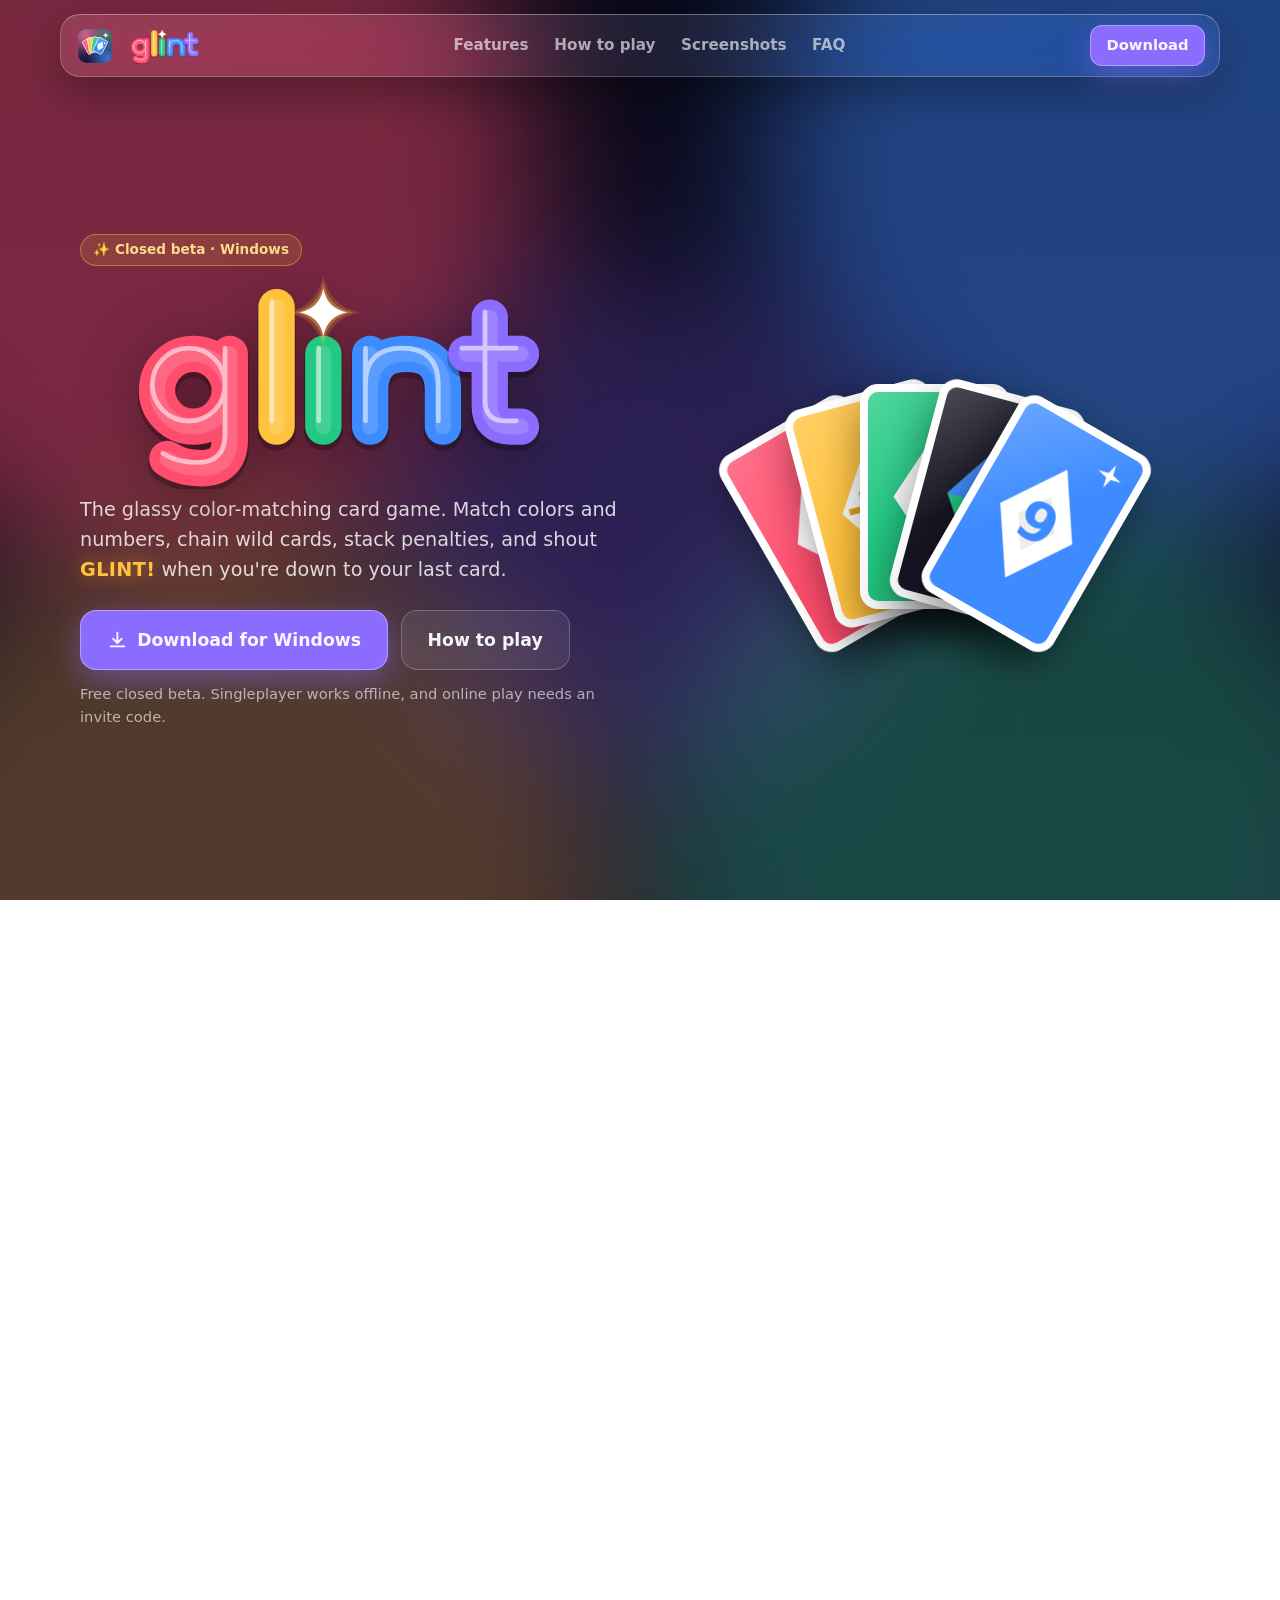
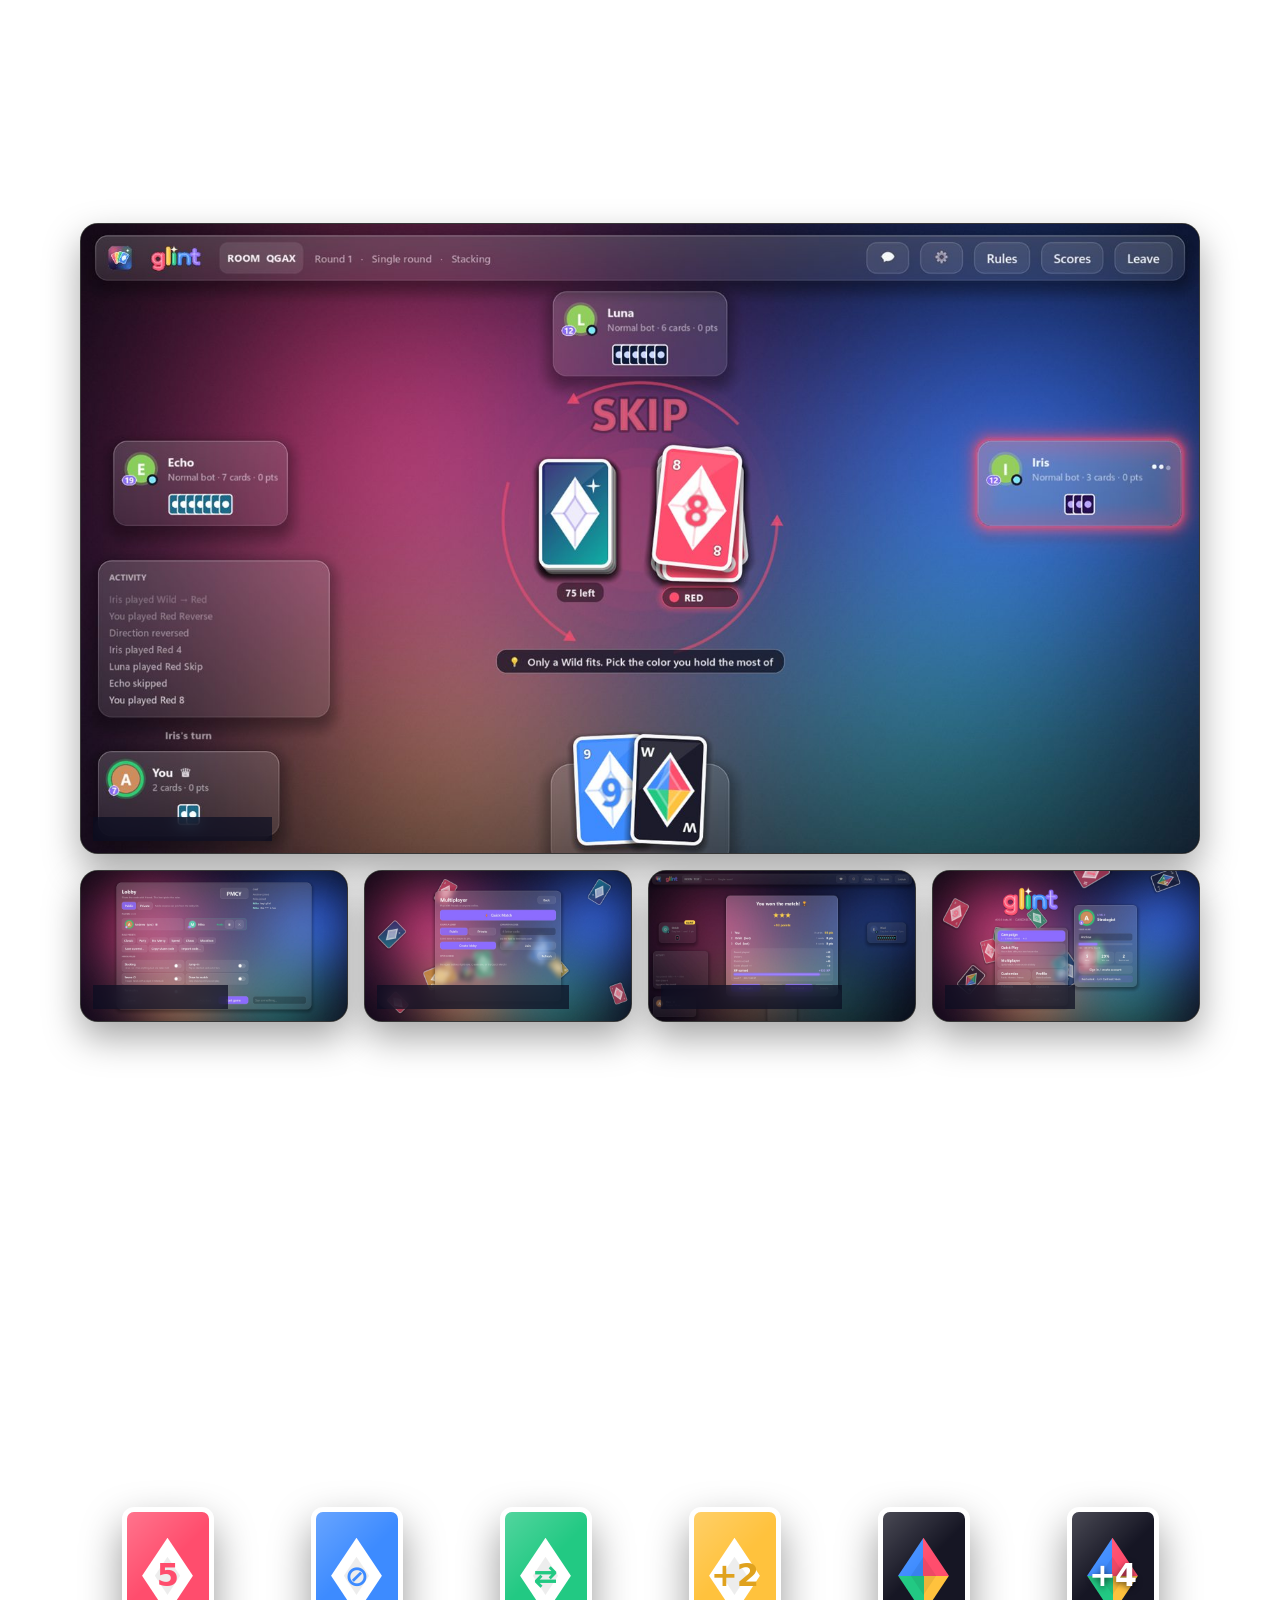
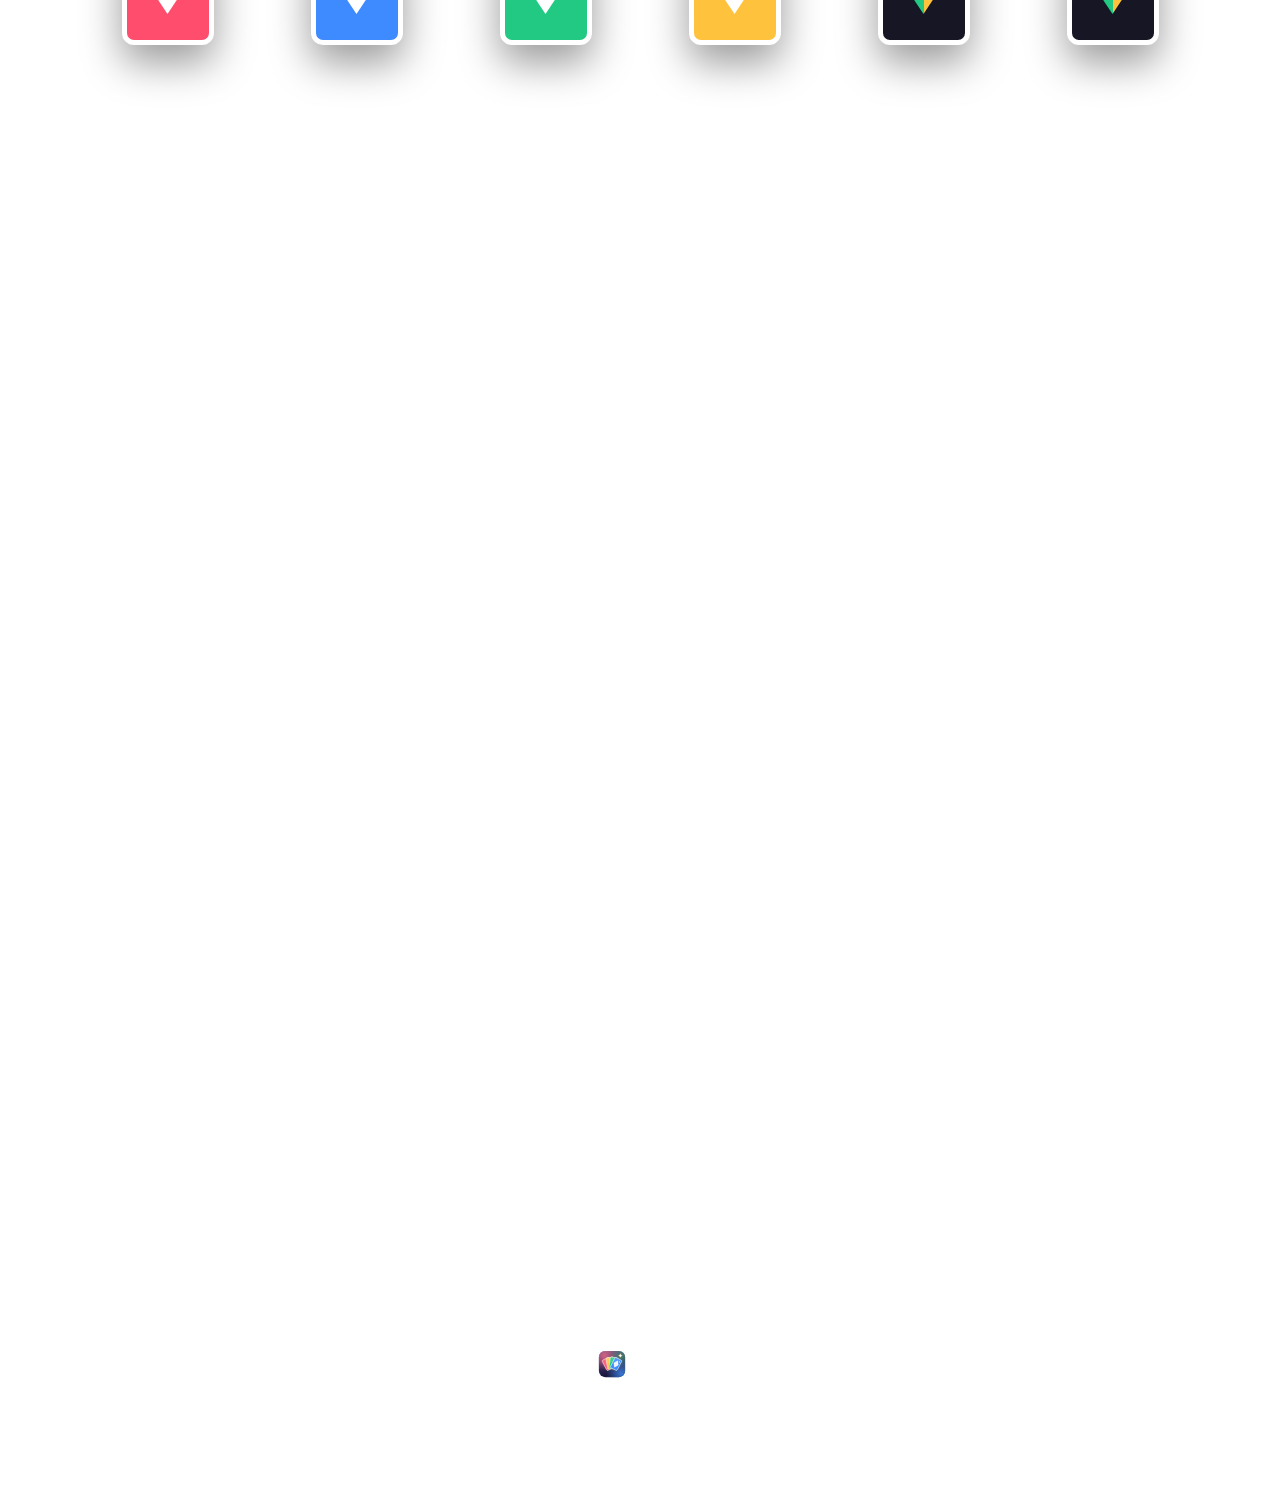
==== commit 3fe72518: "Website: new multiplayer features, lobby/multiplayer/menu screenshots, in-game updates; --shot can s" ====
--- a/website/index.html
+++ b/website/index.html
@@ -4,13 +4,13 @@
   <meta charset="utf-8">
   <meta name="viewport" content="width=device-width, initial-scale=1">
   <title>Glint, the glassy color-matching card game</title>
-  <meta name="description" content="Glint is a fast, glassy color-matching card game. Play solo against bots, take on the 12-level campaign, or play online with friends in private lobbies. Closed beta for Windows.">
+  <meta name="description" content="Glint is a fast, glassy color-matching card game. Play solo against bots, take on the 12-level campaign, or play online with Quick Match and public or private lobbies. Closed beta for Windows.">
   <meta name="theme-color" content="#0b0d22">
   <link rel="icon" type="image/png" href="assets/favicon.png">
   <link rel="apple-touch-icon" href="assets/icon-256.png">
   <meta property="og:type" content="website">
   <meta property="og:title" content="Glint, the glassy color-matching card game">
-  <meta property="og:description" content="Match colors, chain wilds, and call GLINT! Solo, campaign and online play. Closed beta for Windows.">
+  <meta property="og:description" content="Match colors, chain wilds, and call GLINT! Solo, campaign, Quick Match and online lobbies. Closed beta for Windows.">
   <meta property="og:image" content="assets/social-preview.png">
   <meta name="twitter:card" content="summary_large_image">
   <link rel="stylesheet" href="styles.css">
@@ -72,8 +72,8 @@
         </article>
         <article class="feature glass">
           <div class="ico">🌐</div>
-          <h3>Online &amp; private lobbies</h3>
-          <p>Create a room, share the 4-letter code, or invite friends straight from your friends list. Encrypted connections and turn timers.</p>
+          <h3>Quick Match &amp; lobbies</h3>
+          <p>Jump into a Quick Match, or create a public or private lobby and share its 4-letter code. Chat, invite friends, and if your connection drops, you rejoin right where you were.</p>
         </article>
         <article class="feature glass">
           <div class="ico">🗺️</div>
@@ -93,7 +93,7 @@
         <article class="feature glass">
           <div class="ico">🎧</div>
           <h3>Made to feel good</h3>
-          <p>Glass UI, smooth animations, original music and sound, plus options for reduced motion, timers and UI scale.</p>
+          <p>Glass UI, smooth animations, original music and sound, and updates that install inside the game in seconds.</p>
         </article>
       </div>
     </section>
@@ -107,21 +107,21 @@
           <img src="assets/shots/table.jpg" alt="A game in progress with four players, the gem cards and a SKIP banner" loading="lazy" width="1600" height="900">
           <span>A round in full swing</span>
         </button>
-        <button class="shot" data-full="assets/shots/menu.jpg" aria-label="Enlarge: main menu">
-          <img src="assets/shots/menu.jpg" alt="The main menu with the profile card" loading="lazy" width="1600" height="900">
-          <span>Main menu</span>
+        <button class="shot" data-full="assets/shots/lobby.jpg" aria-label="Enlarge: lobby">
+          <img src="assets/shots/lobby.jpg" alt="A lobby with players, house rules and chat" loading="lazy" width="1600" height="900">
+          <span>Lobbies &amp; chat</span>
+        </button>
+        <button class="shot" data-full="assets/shots/multiplayer.jpg" aria-label="Enlarge: multiplayer">
+          <img src="assets/shots/multiplayer.jpg" alt="The multiplayer screen with Quick Match, create a lobby and join with a code" loading="lazy" width="1600" height="900">
+          <span>Quick Match &amp; lobbies</span>
         </button>
         <button class="shot" data-full="assets/shots/results.jpg" aria-label="Enlarge: end of round">
           <img src="assets/shots/results.jpg" alt="End of round screen with stars, XP and a level up" loading="lazy" width="1600" height="900">
           <span>Stars, XP &amp; level ups</span>
         </button>
-        <button class="shot" data-full="assets/shots/campaign.jpg" aria-label="Enlarge: campaign">
-          <img src="assets/shots/campaign.jpg" alt="The campaign level select screen" loading="lazy" width="1600" height="900">
-          <span>Campaign</span>
-        </button>
-        <button class="shot" data-full="assets/shots/customize.jpg" aria-label="Enlarge: customize">
-          <img src="assets/shots/customize.jpg" alt="Customizing card backs" loading="lazy" width="1600" height="900">
-          <span>Customize</span>
+        <button class="shot" data-full="assets/shots/menu.jpg" aria-label="Enlarge: main menu">
+          <img src="assets/shots/menu.jpg" alt="The main menu with your level, title and stats" loading="lazy" width="1600" height="900">
+          <span>Levels &amp; titles</span>
         </button>
       </div>
     </section>
@@ -152,7 +152,7 @@
       <div class="beta glass">
         <div>
           <h2>Join the closed beta</h2>
-          <p>Download the installer, then create an account in the game with your invite code to play online. No invite yet? You can still play solo and the whole campaign offline.</p>
+          <p>Download the installer, then create an account in the game with your invite code to play online. No invite yet? You can still play solo and the whole campaign offline. After that, Glint keeps itself up to date.</p>
         </div>
         <a class="btn btn-primary btn-lg" href="download/">Get the beta</a>
       </div>
@@ -167,6 +167,7 @@
         <details class="glass"><summary>Windows says "Windows protected your PC". Is that safe?</summary><p>The beta isn't code-signed yet, so Windows doesn't recognise it. Click <b>More info</b>, then <b>Run anyway</b>. Always download from this website.</p></details>
         <details class="glass"><summary>Do I need an account?</summary><p>Not for singleplayer or the campaign. An account (with a beta invite code) lets you play online, add friends and sync your progress.</p></details>
         <details class="glass"><summary>What data do you collect?</summary><p>For online play: your username, game stats and progress. If you send feedback from the game, that's stored too, along with the game log if you choose to attach it. Nothing is sold or shared.</p></details>
+        <details class="glass"><summary>How do I update?</summary><p>You don't need to. Glint checks for updates when it starts. Press <b>Update now</b> and it downloads just what changed (usually a few MB) and restarts. Your progress and settings are kept. You can also use <b>Options → Check for updates</b>.</p></details>
         <details class="glass"><summary>How do I report a bug?</summary><p>Use <b>Feedback</b> in the main menu. Your game version and log are attached automatically, which helps a lot.</p></details>
       </div>
     </section>
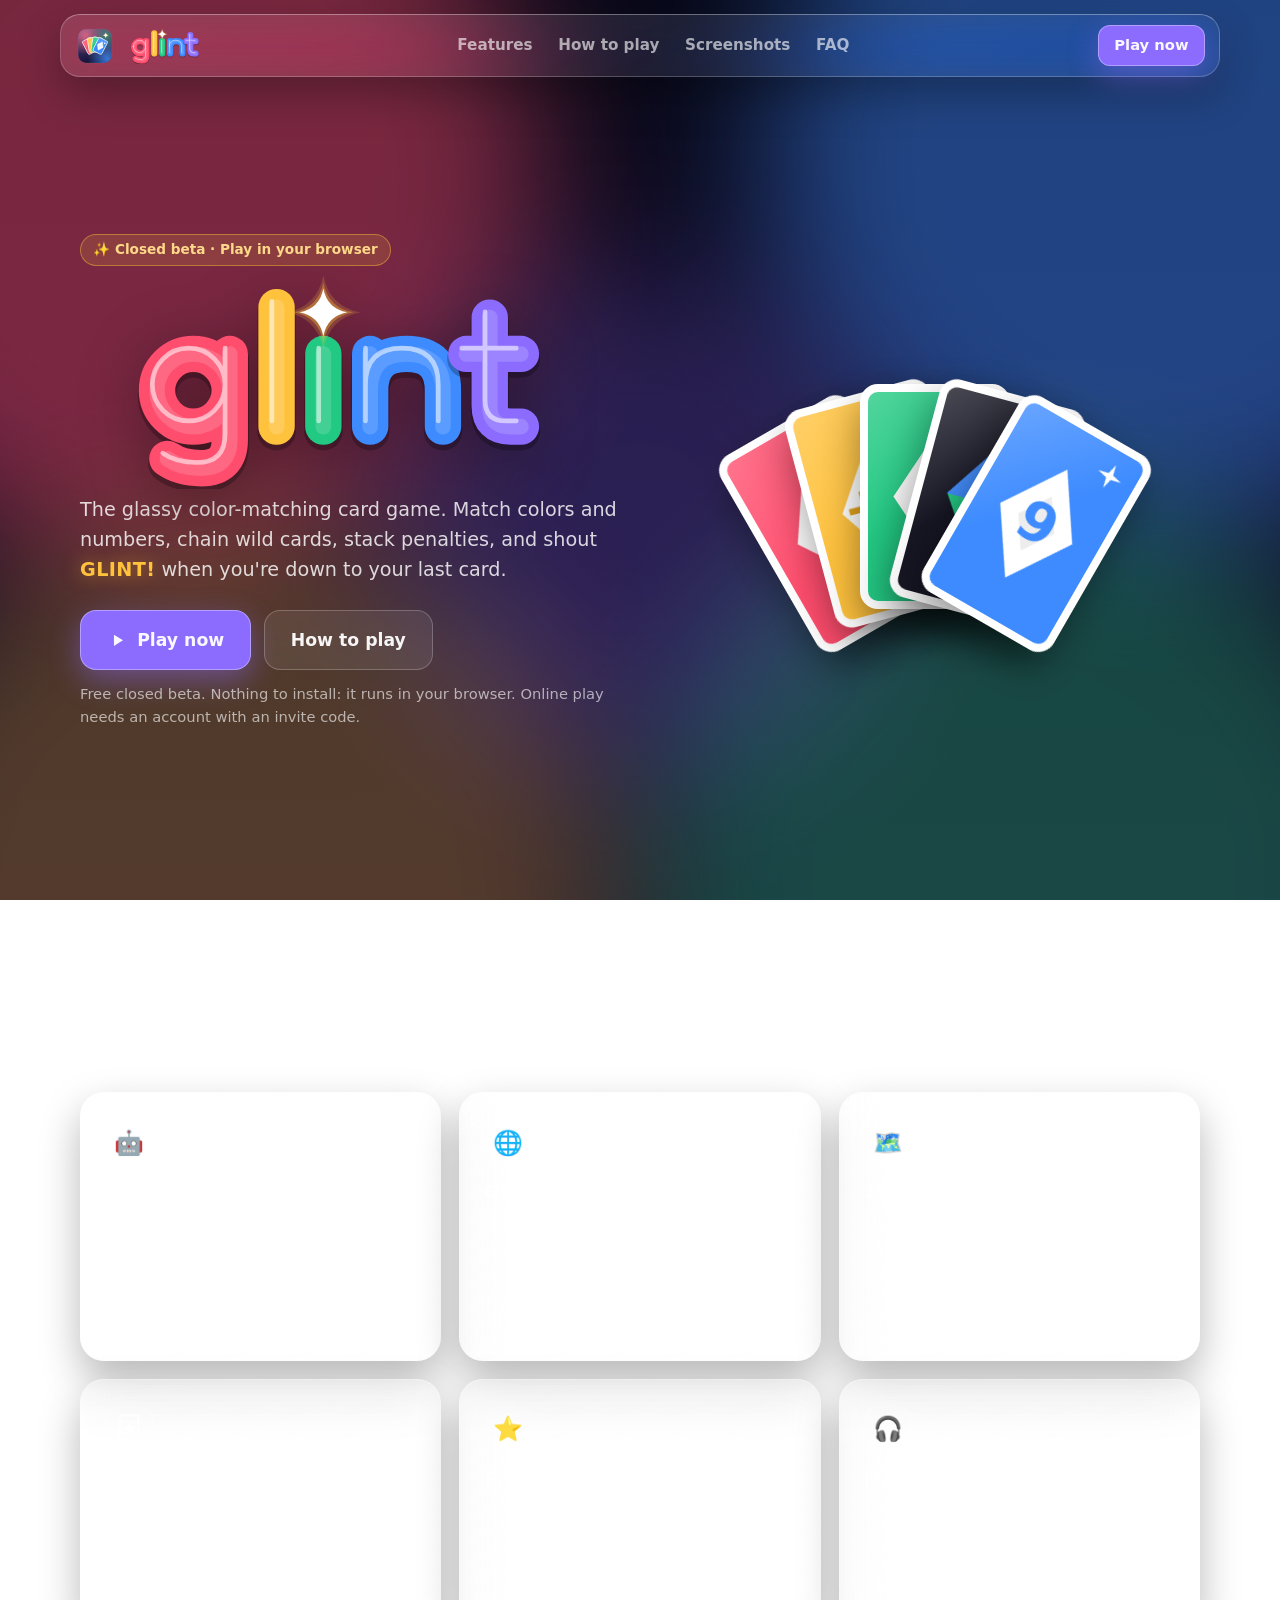
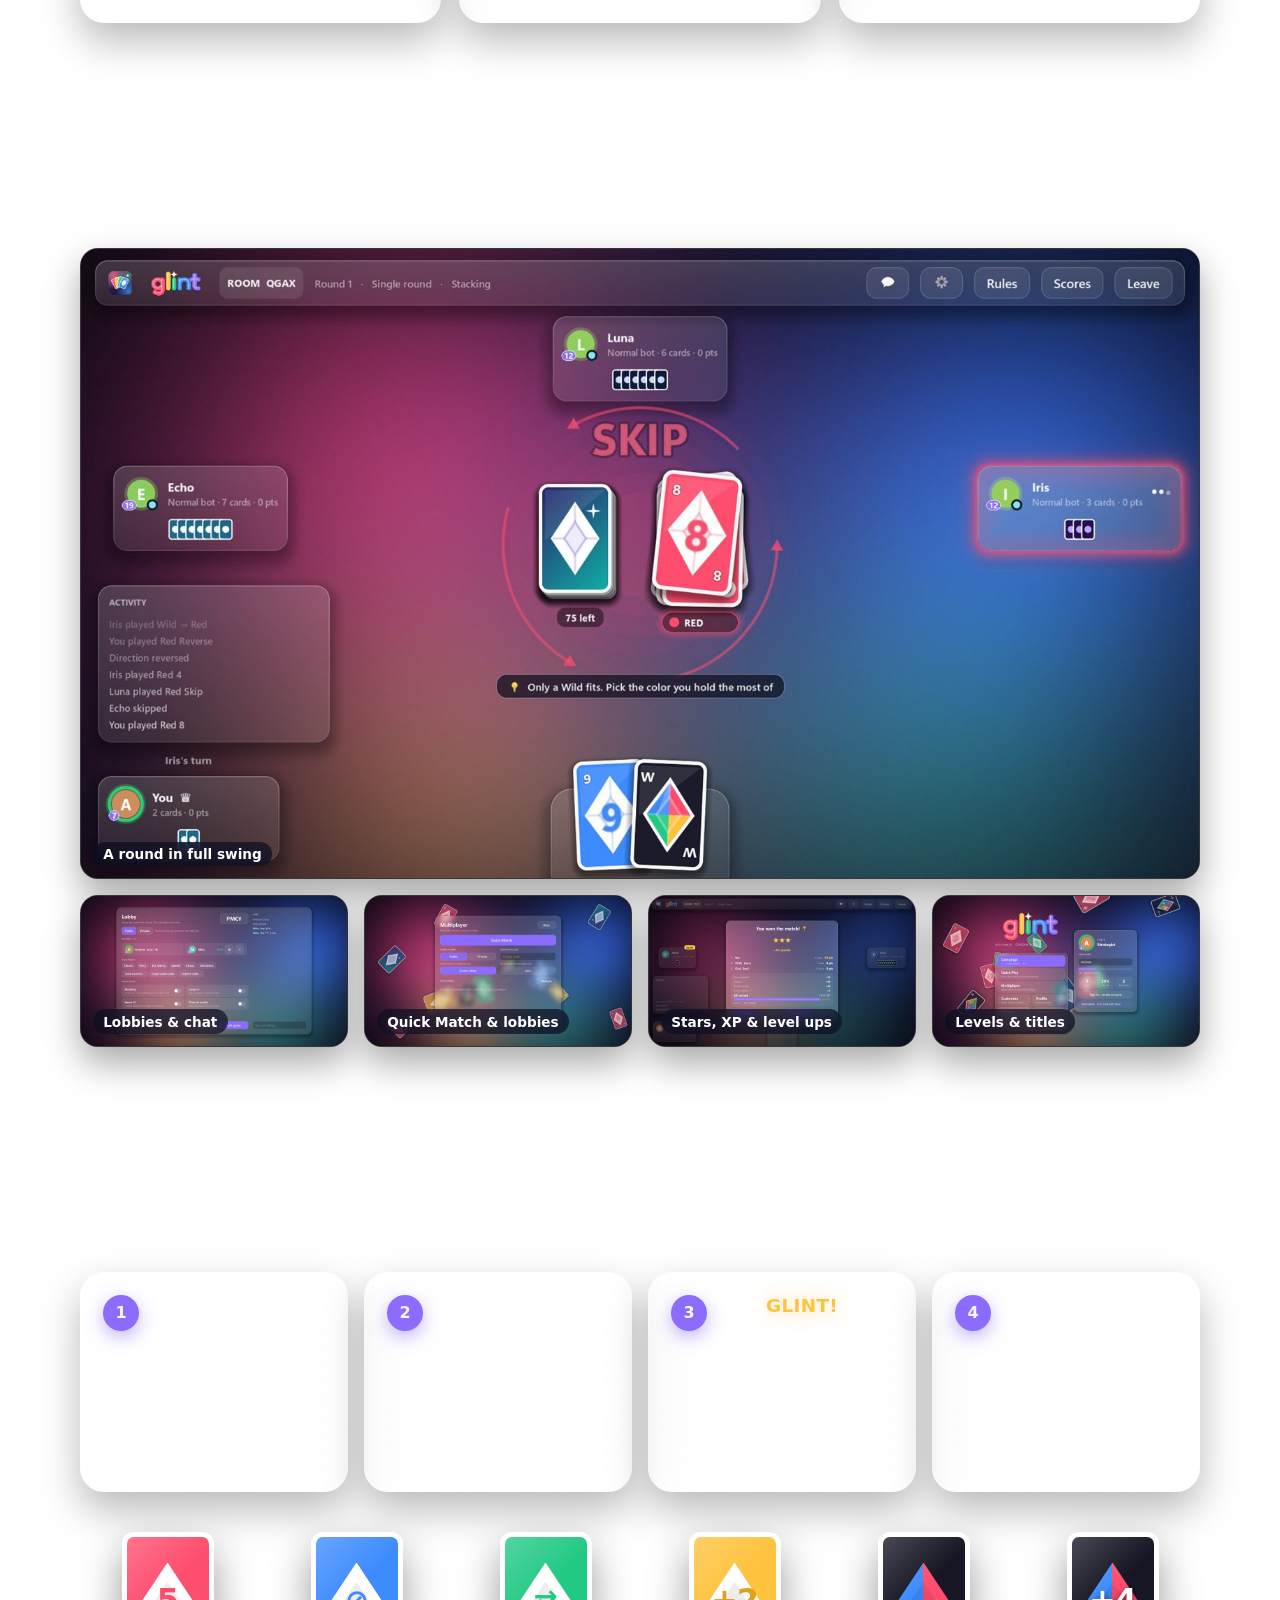
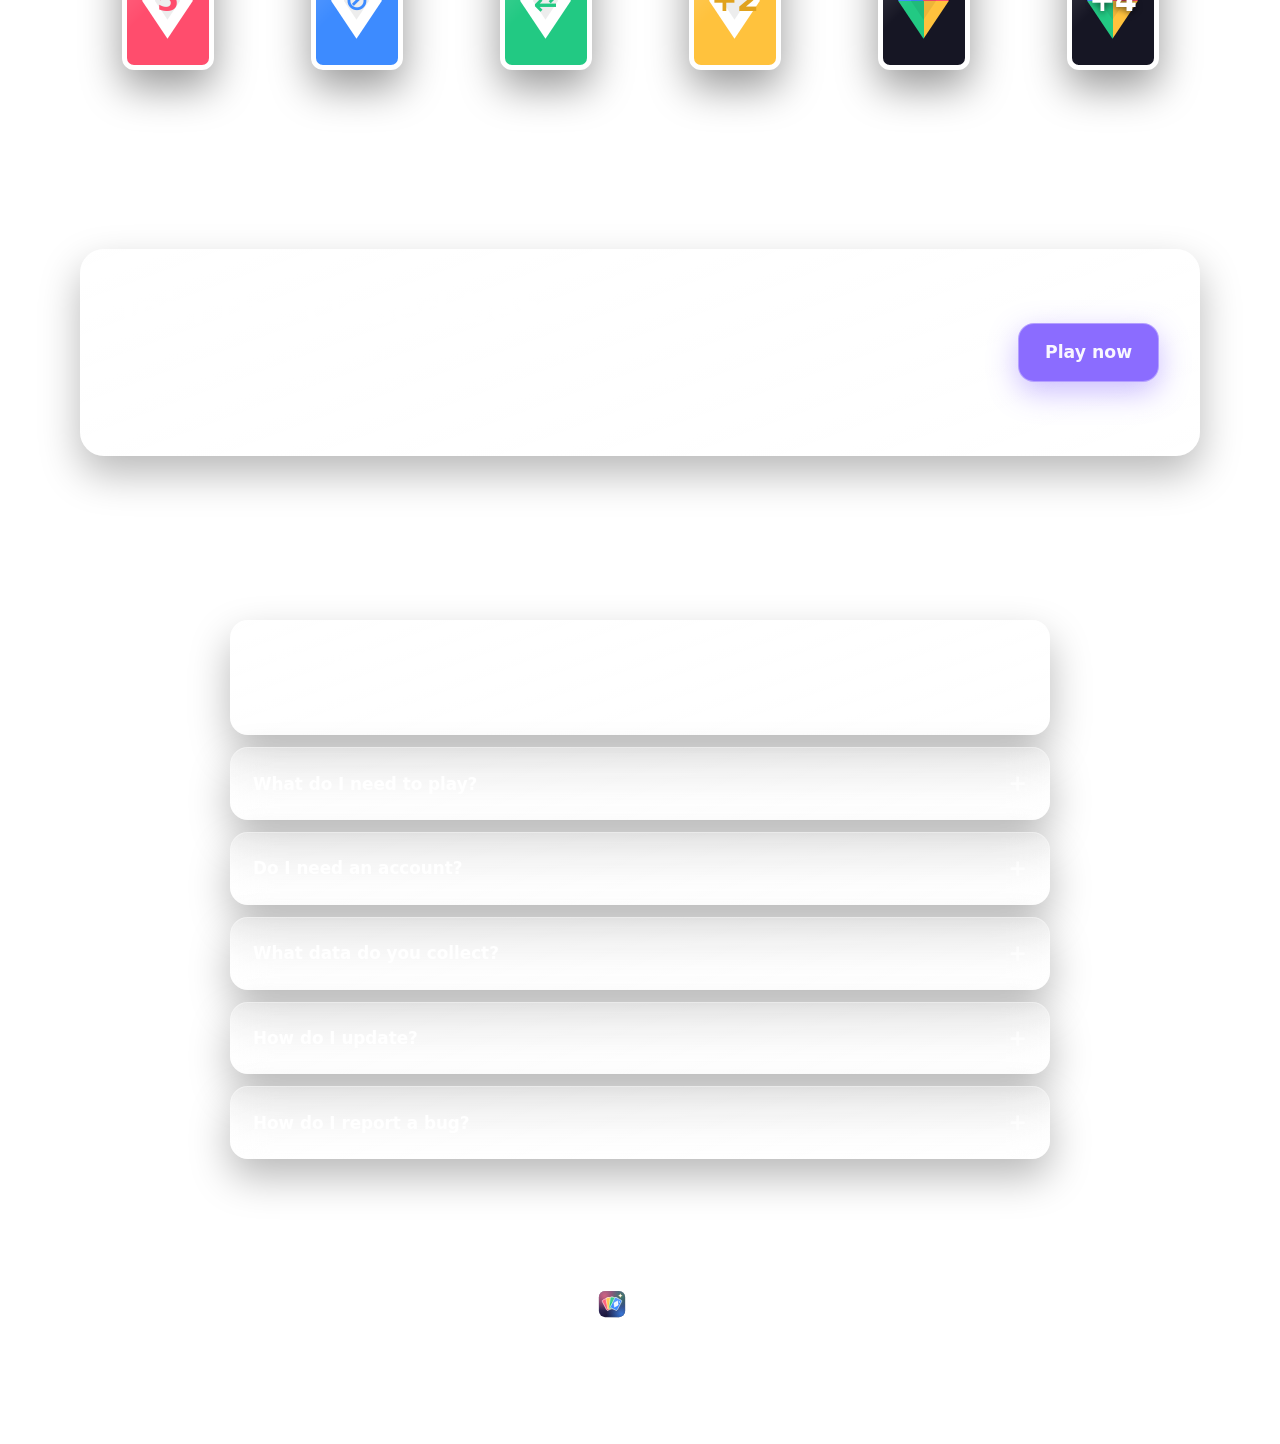
==== commit 55d7bb9a: "Glint is web-only: Play page on the website embeds the game from the VPS; download page redirects; r" ====
--- a/website/index.html
+++ b/website/index.html
@@ -4,13 +4,13 @@
   <meta charset="utf-8">
   <meta name="viewport" content="width=device-width, initial-scale=1">
   <title>Glint, the glassy color-matching card game</title>
-  <meta name="description" content="Glint is a fast, glassy color-matching card game. Play solo against bots, take on the 12-level campaign, or play online with Quick Match and public or private lobbies. Closed beta for Windows.">
+  <meta name="description" content="Glint is a fast, glassy color-matching card game. Play solo against bots, take on the 12-level campaign, or play online with Quick Match and public or private lobbies. Closed beta, free to play in your browser.">
   <meta name="theme-color" content="#0b0d22">
   <link rel="icon" type="image/png" href="assets/favicon.png">
   <link rel="apple-touch-icon" href="assets/icon-256.png">
   <meta property="og:type" content="website">
   <meta property="og:title" content="Glint, the glassy color-matching card game">
-  <meta property="og:description" content="Match colors, chain wilds, and call GLINT! Solo, campaign, Quick Match and online lobbies. Closed beta for Windows.">
+  <meta property="og:description" content="Match colors, chain wilds, and call GLINT! Solo, campaign, Quick Match and online lobbies. Play free in your browser.">
   <meta property="og:image" content="assets/social-preview.png">
   <meta name="twitter:card" content="summary_large_image">
   <link rel="stylesheet" href="styles.css">
@@ -29,24 +29,24 @@
       <a href="#screens">Screenshots</a>
       <a href="#faq">FAQ</a>
     </nav>
-    <a class="btn btn-primary btn-sm" href="download/">Download</a>
+    <a class="btn btn-primary btn-sm" href="play/">Play now</a>
   </header>
 
   <main>
     <!-- Hero -->
     <section class="hero">
       <div class="hero-copy">
-        <span class="pill">✨ Closed beta · Windows</span>
+        <span class="pill">✨ Closed beta · Play in your browser</span>
         <h1><img src="assets/wordmark.svg" alt="Glint" class="hero-word" width="520" height="213"></h1>
         <p class="lead">The glassy color-matching card game. Match colors and numbers, chain wild cards, stack penalties, and shout <strong class="glint-word">GLINT!</strong> when you're down to your last card.</p>
         <div class="cta">
-          <a class="btn btn-primary btn-lg" href="download/">
-            <svg viewBox="0 0 24 24" aria-hidden="true"><path d="M12 3v12m0 0l-5-5m5 5l5-5M4 19h16" fill="none" stroke="currentColor" stroke-width="2.2" stroke-linecap="round" stroke-linejoin="round"/></svg>
-            Download for Windows
+          <a class="btn btn-primary btn-lg" href="play/">
+            <svg viewBox="0 0 24 24" aria-hidden="true"><path d="M8 5.5v13l10.5-6.5z" fill="currentColor"/></svg>
+            Play now
           </a>
           <a class="btn btn-ghost btn-lg" href="#how">How to play</a>
         </div>
-        <p class="small">Free closed beta. Singleplayer works offline, and online play needs an invite code.</p>
+        <p class="small">Free closed beta. Nothing to install: it runs in your browser. Online play needs an account with an invite code.</p>
       </div>
       <div class="hero-art" aria-hidden="true">
         <div class="fan">
@@ -93,7 +93,7 @@
         <article class="feature glass">
           <div class="ico">🎧</div>
           <h3>Made to feel good</h3>
-          <p>Glass UI, smooth animations, original music and sound, and updates that install inside the game in seconds.</p>
+          <p>Glass UI, smooth animations, original music and sound. It runs in your browser and is always the latest version.</p>
         </article>
       </div>
     </section>
@@ -152,9 +152,9 @@
       <div class="beta glass">
         <div>
           <h2>Join the closed beta</h2>
-          <p>Download the installer, then create an account in the game with your invite code to play online. No invite yet? You can still play solo and the whole campaign offline. After that, Glint keeps itself up to date.</p>
+          <p>Press Play and Glint opens right here in your browser. To play online, create an account in the game with your invite code. No invite yet? You can still play solo and the whole campaign.</p>
         </div>
-        <a class="btn btn-primary btn-lg" href="download/">Get the beta</a>
+        <a class="btn btn-primary btn-lg" href="play/">Play now</a>
       </div>
     </section>
 
@@ -162,12 +162,11 @@
     <section id="faq" class="section">
       <h2>FAQ</h2>
       <div class="faq">
-        <details class="glass" open><summary>Is Glint free?</summary><p>Yes. The closed beta is free to download and play.</p></details>
-        <details class="glass"><summary>Which platforms are supported?</summary><p>Windows 10 and 11 (64-bit) for now. Other platforms may come later.</p></details>
-        <details class="glass"><summary>Windows says "Windows protected your PC". Is that safe?</summary><p>The beta isn't code-signed yet, so Windows doesn't recognise it. Click <b>More info</b>, then <b>Run anyway</b>. Always download from this website.</p></details>
-        <details class="glass"><summary>Do I need an account?</summary><p>Not for singleplayer or the campaign. An account (with a beta invite code) lets you play online, add friends and sync your progress.</p></details>
+        <details class="glass" open><summary>Is Glint free?</summary><p>Yes. The closed beta is free to play.</p></details>
+        <details class="glass"><summary>What do I need to play?</summary><p>A computer with an up-to-date browser (Chrome, Edge, Firefox or Safari) and an internet connection. There's nothing to download or install. Phones and tablets aren't supported yet.</p></details>
+        <details class="glass"><summary>Do I need an account?</summary><p>Not for solo games or the campaign. An account (with a beta invite code) lets you play online, add friends and keep your progress on any computer.</p></details>
         <details class="glass"><summary>What data do you collect?</summary><p>For online play: your username, game stats and progress. If you send feedback from the game, that's stored too, along with the game log if you choose to attach it. Nothing is sold or shared.</p></details>
-        <details class="glass"><summary>How do I update?</summary><p>You don't need to. Glint checks for updates when it starts. Press <b>Update now</b> and it downloads just what changed (usually a few MB) and restarts. Your progress and settings are kept. You can also use <b>Options → Check for updates</b>.</p></details>
+        <details class="glass"><summary>How do I update?</summary><p>You don't. Every time you press Play you get the latest version.</p></details>
         <details class="glass"><summary>How do I report a bug?</summary><p>Use <b>Feedback</b> in the main menu. Your game version and log are attached automatically, which helps a lot.</p></details>
       </div>
     </section>
@@ -176,7 +175,7 @@
   <footer class="footer">
     <div class="foot-brand"><img src="assets/emblem.svg" alt="" width="28" height="28"> <span>Glint</span></div>
     <p>© 2026 Andrew Mommers. Glint is an independent game and is not affiliated with or endorsed by any other card game brand.</p>
-    <p><a href="download/?auto=0">Download</a> · <a href="#faq">FAQ</a> · <a href="#top">Back to top ↑</a></p>
+    <p><a href="play/">Play</a> · <a href="#faq">FAQ</a> · <a href="#top">Back to top ↑</a></p>
   </footer>
 
   <div class="lightbox" id="lightbox" hidden>
--- a/website/styles.css
+++ b/website/styles.css
@@ -311,17 +311,3 @@
   .reveal { opacity: 1; transform: none; }
   html { scroll-behavior: auto; }
 }
-
-/* Download page */
-.dl { max-width: 1160px; margin: 0 auto; padding: 0 20px; }
-.dl-card { max-width: 720px; margin: 70px auto 0; padding: 48px 40px 40px; text-align: center; }
-.dl-card h1 { margin: 0.5rem 0 0.3rem; font-size: clamp(2rem, 5vw, 3rem); }
-.dl-card .lead { margin: 0 auto; }
-.dl-emblem { filter: drop-shadow(0 10px 28px rgba(139, 108, 255, 0.5)); }
-.dl-cta { justify-content: center; }
-.dl-cta .btn[aria-disabled="true"] { opacity: 0.5; pointer-events: none; }
-.dl-steps .steps { max-width: 980px; margin: 0 auto; }
-.dl-verify { max-width: 720px; margin: 1.6rem auto 0; padding: 16px 22px; }
-.dl-verify summary { cursor: pointer; font-weight: 700; }
-.dl-verify .hash { font-family: ui-monospace, Consolas, monospace; font-size: 0.85rem; word-break: break-all; color: var(--muted); }
-@media (max-width: 600px) { .dl-card { margin-top: 40px; padding: 34px 20px 28px; } }
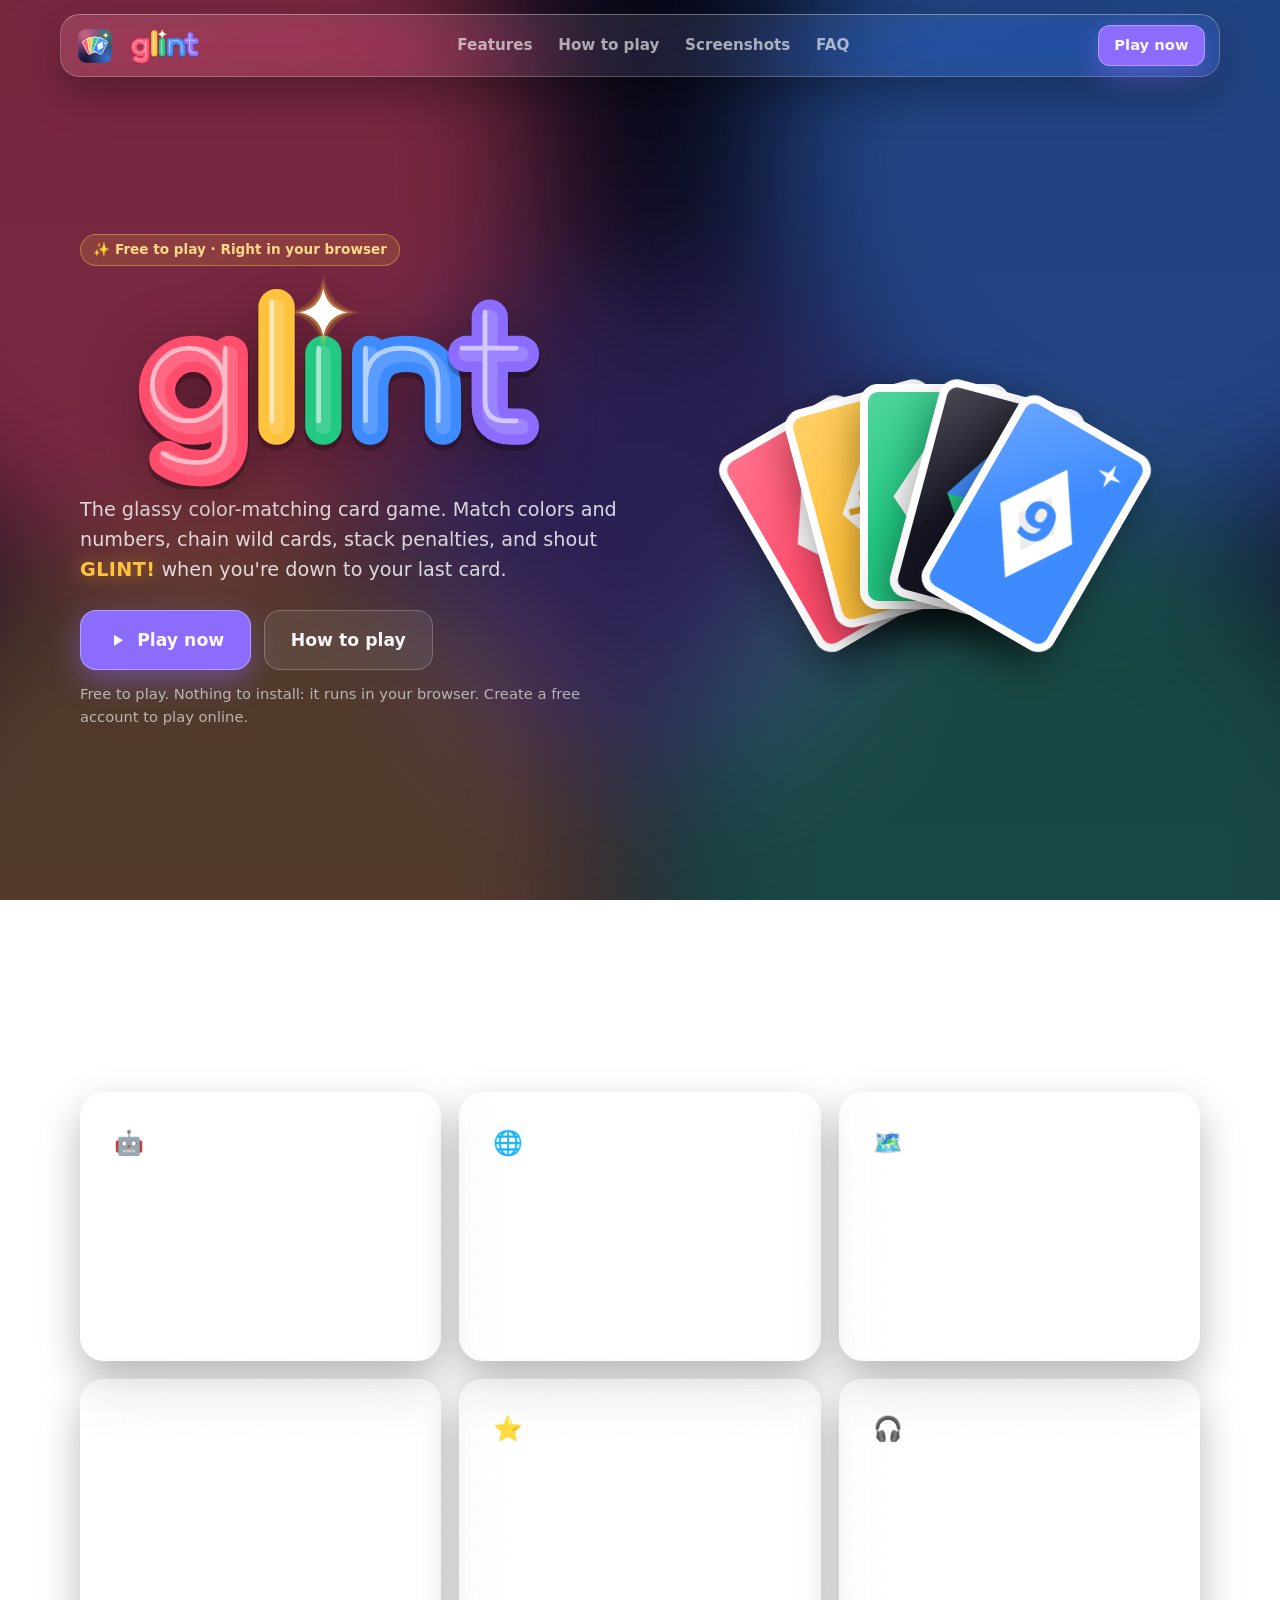
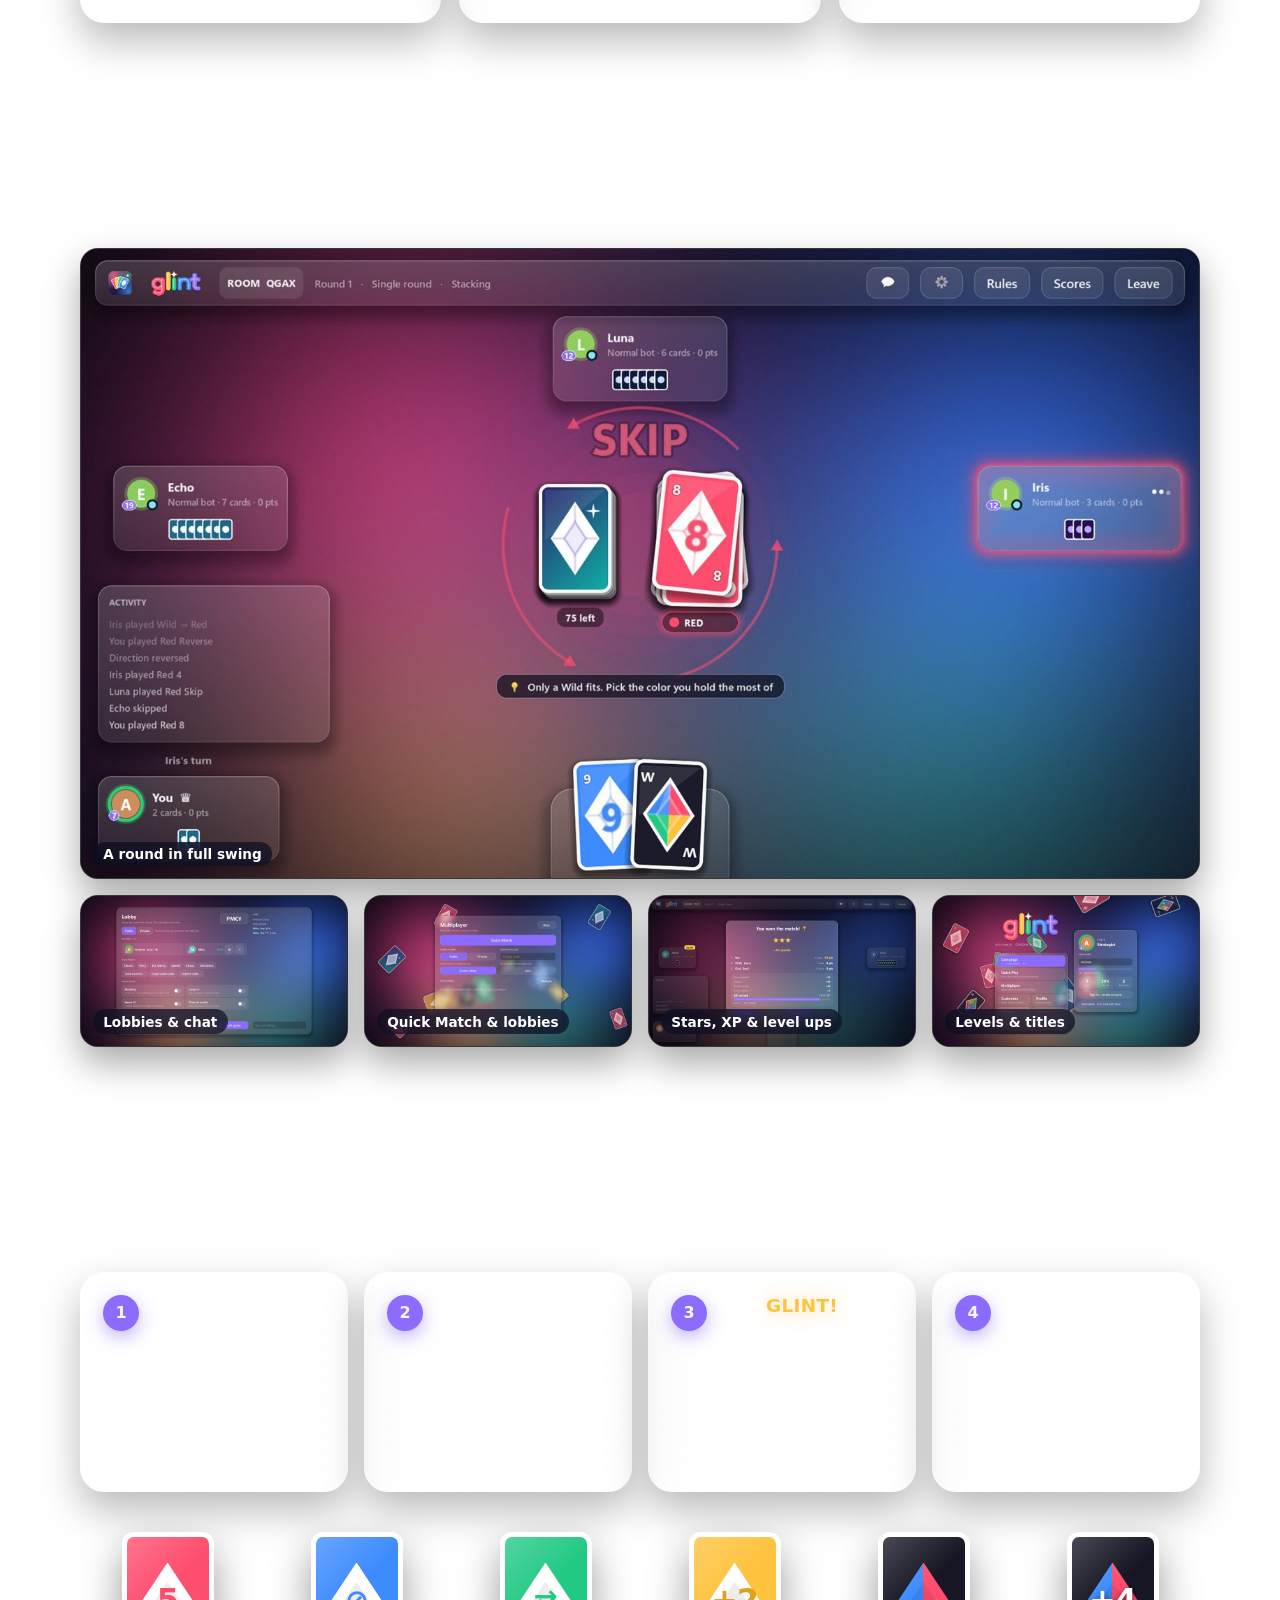
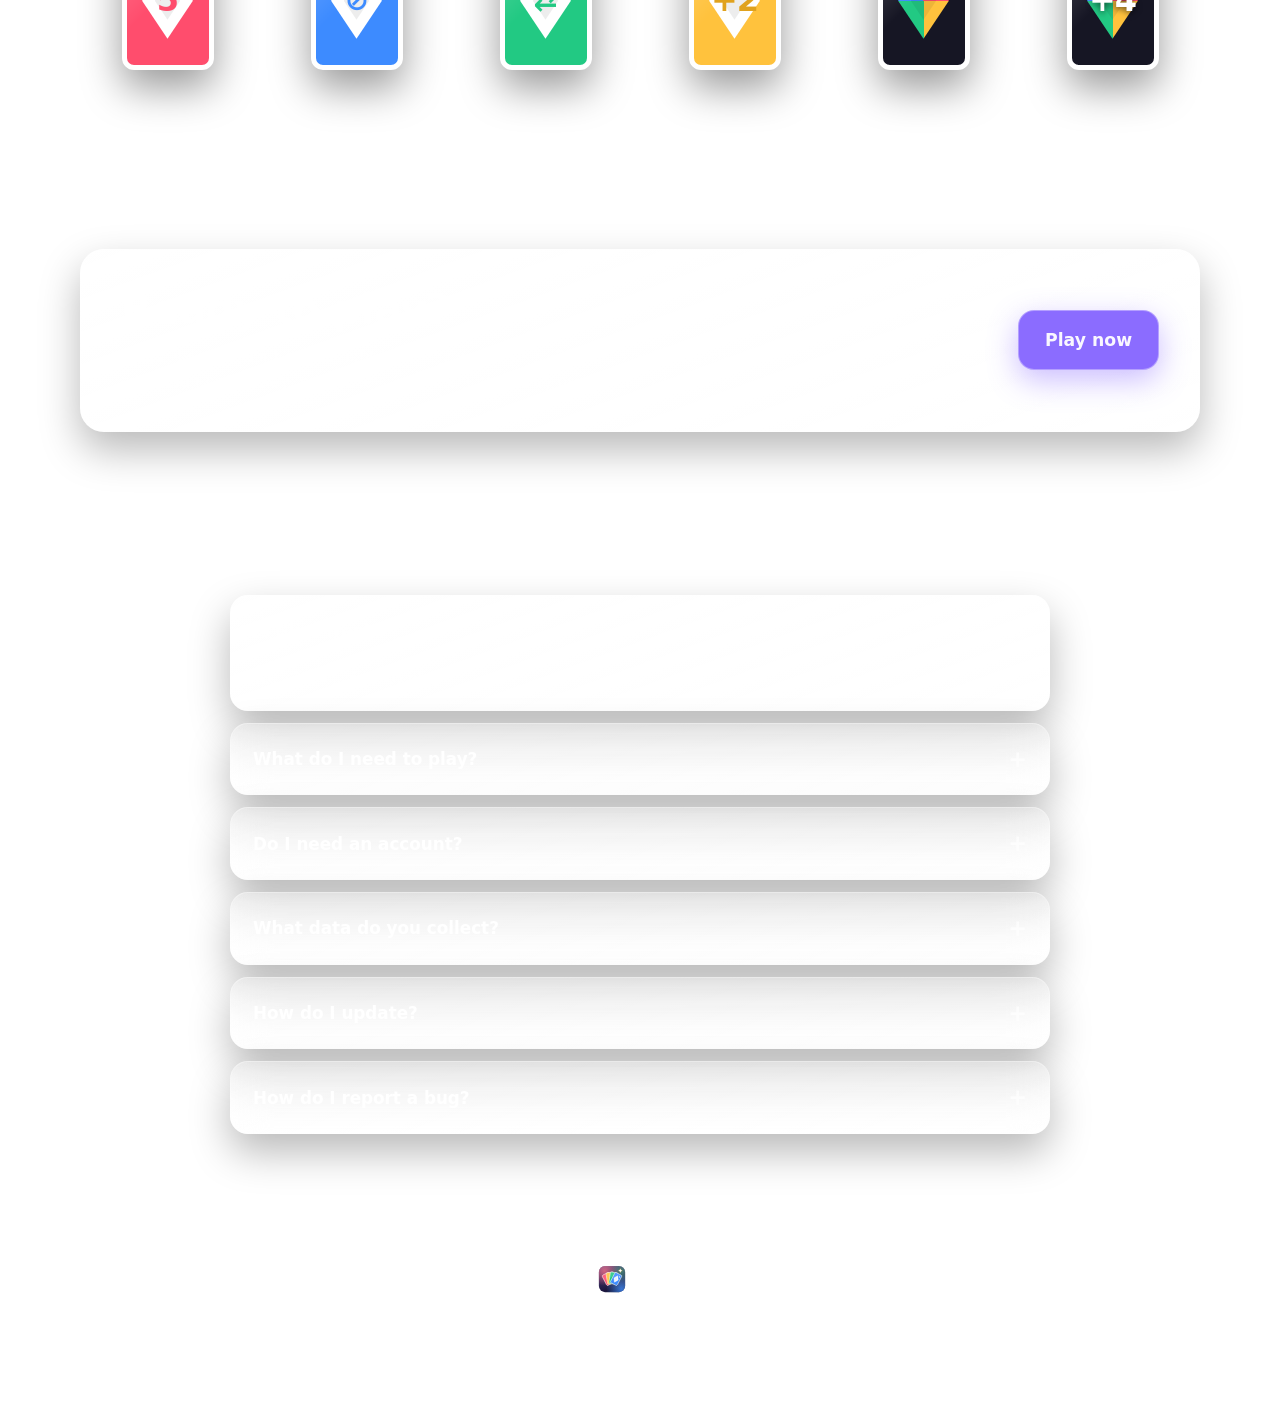
==== commit 4822a46e: "Glint 1.0: open release. Open registration (3 new accounts per address per hour), no invite field or" ====
--- a/website/index.html
+++ b/website/index.html
@@ -4,13 +4,13 @@
   <meta charset="utf-8">
   <meta name="viewport" content="width=device-width, initial-scale=1">
   <title>Glint, the glassy color-matching card game</title>
-  <meta name="description" content="Glint is a fast, glassy color-matching card game. Play solo against bots, take on the 12-level campaign, or play online with Quick Match and public or private lobbies. Closed beta, free to play in your browser.">
+  <meta name="description" content="Glint is a fast, glassy color-matching card game. Play solo against bots, take on the 12-level campaign, or play online with Quick Match and public or private lobbies. Free to play in your browser.">
   <meta name="theme-color" content="#0b0d22">
   <link rel="icon" type="image/png" href="assets/favicon.png">
   <link rel="apple-touch-icon" href="assets/icon-256.png">
   <meta property="og:type" content="website">
   <meta property="og:title" content="Glint, the glassy color-matching card game">
-  <meta property="og:description" content="Match colors, chain wilds, and call GLINT! Solo, campaign, Quick Match and online lobbies. Play free in your browser.">
+  <meta property="og:description" content="Match colors, chain wilds, and call GLINT! Solo, campaign, Quick Match and online lobbies. Free to play in your browser.">
   <meta property="og:image" content="assets/social-preview.png">
   <meta name="twitter:card" content="summary_large_image">
   <link rel="stylesheet" href="styles.css">
@@ -36,7 +36,7 @@
     <!-- Hero -->
     <section class="hero">
       <div class="hero-copy">
-        <span class="pill">✨ Closed beta · Play in your browser</span>
+        <span class="pill">✨ Free to play · Right in your browser</span>
         <h1><img src="assets/wordmark.svg" alt="Glint" class="hero-word" width="520" height="213"></h1>
         <p class="lead">The glassy color-matching card game. Match colors and numbers, chain wild cards, stack penalties, and shout <strong class="glint-word">GLINT!</strong> when you're down to your last card.</p>
         <div class="cta">
@@ -46,7 +46,7 @@
           </a>
           <a class="btn btn-ghost btn-lg" href="#how">How to play</a>
         </div>
-        <p class="small">Free closed beta. Nothing to install: it runs in your browser. Online play needs an account with an invite code.</p>
+        <p class="small">Free to play. Nothing to install: it runs in your browser. Create a free account to play online.</p>
       </div>
       <div class="hero-art" aria-hidden="true">
         <div class="fan">
@@ -147,12 +147,12 @@
       </div>
     </section>
 
-    <!-- Beta CTA -->
+    <!-- Call to action -->
     <section class="section">
       <div class="beta glass">
         <div>
-          <h2>Join the closed beta</h2>
-          <p>Press Play and Glint opens right here in your browser. To play online, create an account in the game with your invite code. No invite yet? You can still play solo and the whole campaign.</p>
+          <h2>Ready to play?</h2>
+          <p>Press Play and Glint opens right here in your browser. Play solo or the whole campaign right away, or create a free account to play online with friends.</p>
         </div>
         <a class="btn btn-primary btn-lg" href="play/">Play now</a>
       </div>
@@ -162,9 +162,9 @@
     <section id="faq" class="section">
       <h2>FAQ</h2>
       <div class="faq">
-        <details class="glass" open><summary>Is Glint free?</summary><p>Yes. The closed beta is free to play.</p></details>
+        <details class="glass" open><summary>Is Glint free?</summary><p>Yes. Glint is free to play.</p></details>
         <details class="glass"><summary>What do I need to play?</summary><p>A computer with an up-to-date browser (Chrome, Edge, Firefox or Safari) and an internet connection. There's nothing to download or install. Phones and tablets aren't supported yet.</p></details>
-        <details class="glass"><summary>Do I need an account?</summary><p>Not for solo games or the campaign. An account (with a beta invite code) lets you play online, add friends and keep your progress on any computer.</p></details>
+        <details class="glass"><summary>Do I need an account?</summary><p>Not for solo games or the campaign. A free account lets you play online, add friends and keep your progress on any computer.</p></details>
         <details class="glass"><summary>What data do you collect?</summary><p>For online play: your username, game stats and progress. If you send feedback from the game, that's stored too, along with the game log if you choose to attach it. Nothing is sold or shared.</p></details>
         <details class="glass"><summary>How do I update?</summary><p>You don't. Every time you press Play you get the latest version.</p></details>
         <details class="glass"><summary>How do I report a bug?</summary><p>Use <b>Feedback</b> in the main menu. Your game version and log are attached automatically, which helps a lot.</p></details>
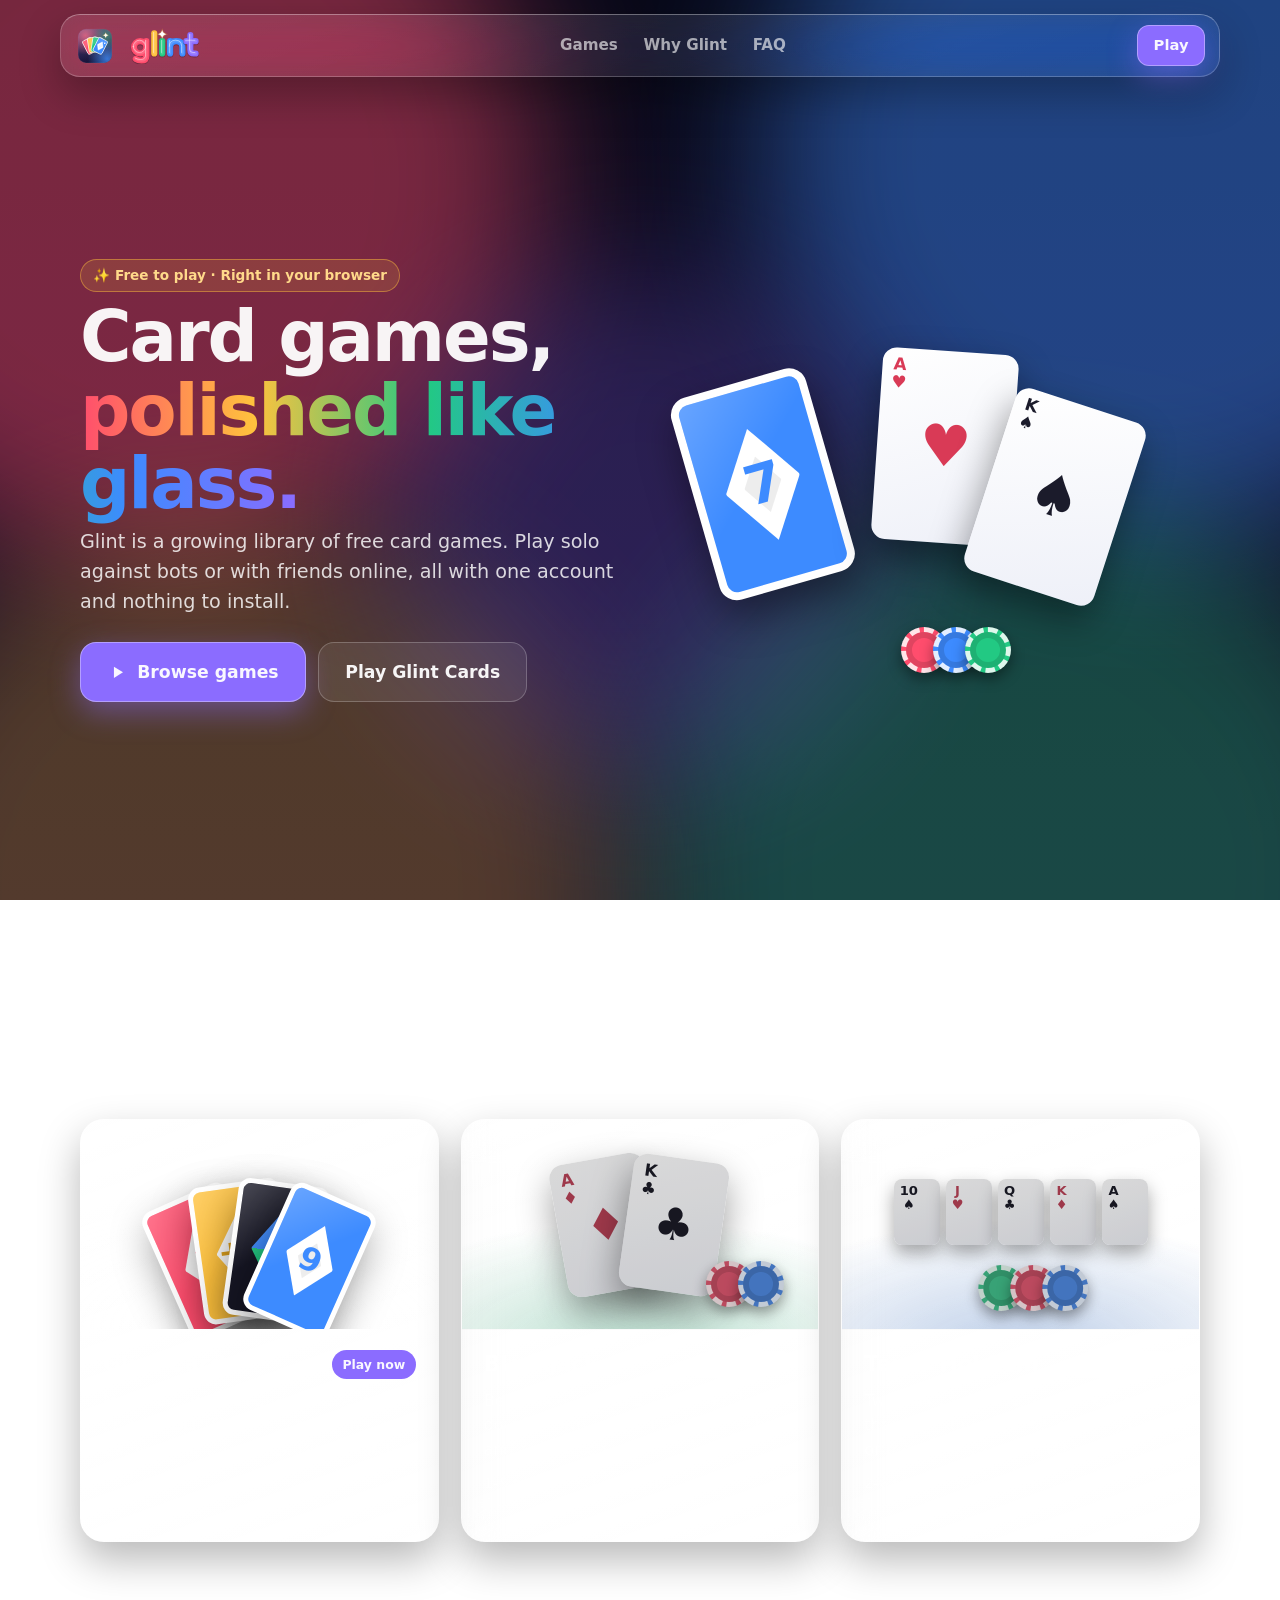
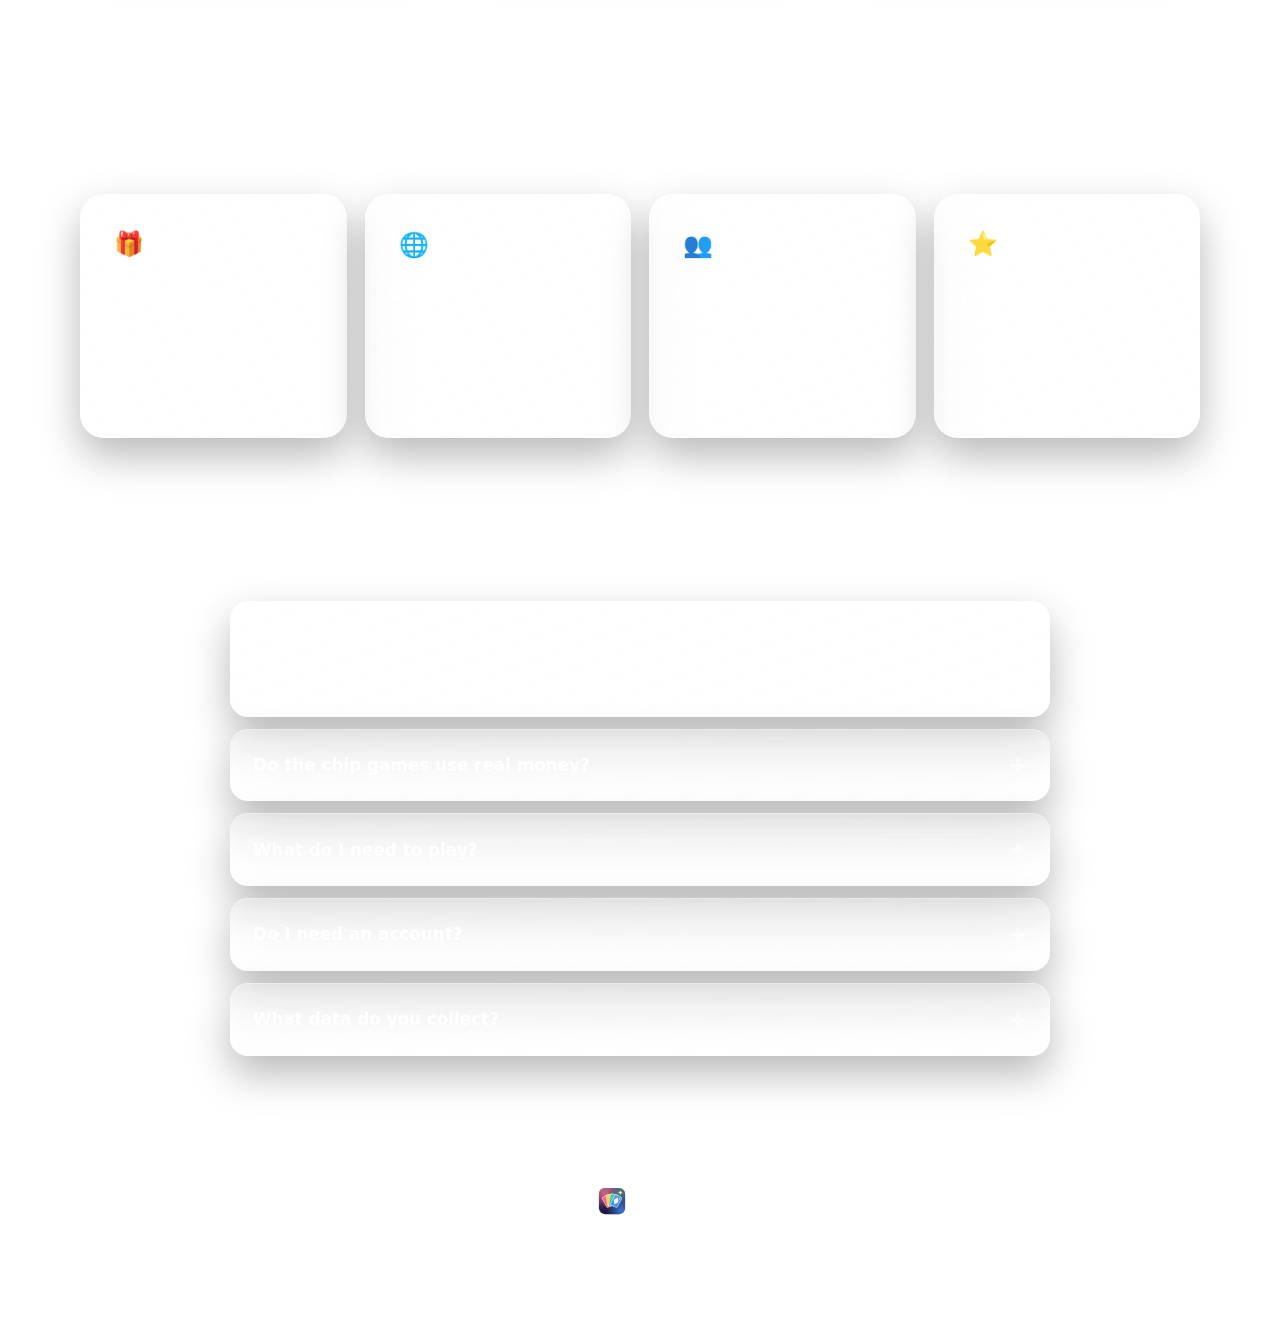
==== commit fc39fcc0: "Website becomes the Glint game library: library home with games grid (Glint Cards live, Blackjack an" ====
--- a/website/index.html
+++ b/website/index.html
@@ -3,15 +3,15 @@
 <head>
   <meta charset="utf-8">
   <meta name="viewport" content="width=device-width, initial-scale=1">
-  <title>Glint, the glassy color-matching card game</title>
-  <meta name="description" content="Glint is a fast, glassy color-matching card game. Play solo against bots, take on the 12-level campaign, or play online with Quick Match and public or private lobbies. Free to play in your browser.">
+  <title>Glint, card games in your browser</title>
+  <meta name="description" content="Glint is a growing library of free card games you play right in your browser: Glint Cards today, with Blackjack and Texas Hold'em on the way. One account, your friends, every game.">
   <meta name="theme-color" content="#0b0d22">
   <link rel="icon" type="image/png" href="assets/favicon.png">
   <link rel="apple-touch-icon" href="assets/icon-256.png">
   <meta property="og:type" content="website">
-  <meta property="og:title" content="Glint, the glassy color-matching card game">
-  <meta property="og:description" content="Match colors, chain wilds, and call GLINT! Solo, campaign, Quick Match and online lobbies. Free to play in your browser.">
-  <meta property="og:image" content="assets/social-preview.png">
+  <meta property="og:title" content="Glint, card games in your browser">
+  <meta property="og:description" content="Free card games, polished like glass. Play solo or with friends, right in your browser.">
+  <meta property="og:image" content="https://glint.appwrite.network/assets/social-preview.png">
   <meta name="twitter:card" content="summary_large_image">
   <link rel="stylesheet" href="styles.css">
 </head>
@@ -24,12 +24,11 @@
       <img src="assets/wordmark.svg" alt="Glint" class="brand-word" width="88" height="36">
     </a>
     <nav aria-label="Main">
-      <a href="#features">Features</a>
-      <a href="#how">How to play</a>
-      <a href="#screens">Screenshots</a>
+      <a href="#games">Games</a>
+      <a href="#why">Why Glint</a>
       <a href="#faq">FAQ</a>
     </nav>
-    <a class="btn btn-primary btn-sm" href="play/">Play now</a>
+    <a class="btn btn-primary btn-sm" href="#games">Play</a>
   </header>
 
   <main>
@@ -37,124 +36,104 @@
     <section class="hero">
       <div class="hero-copy">
         <span class="pill">✨ Free to play · Right in your browser</span>
-        <h1><img src="assets/wordmark.svg" alt="Glint" class="hero-word" width="520" height="213"></h1>
-        <p class="lead">The glassy color-matching card game. Match colors and numbers, chain wild cards, stack penalties, and shout <strong class="glint-word">GLINT!</strong> when you're down to your last card.</p>
+        <h1 class="library-title">Card games,<br><span class="shine">polished like glass.</span></h1>
+        <p class="lead">Glint is a growing library of free card games. Play solo against bots or with friends online, all with one account and nothing to install.</p>
         <div class="cta">
-          <a class="btn btn-primary btn-lg" href="play/">
+          <a class="btn btn-primary btn-lg" href="#games">
             <svg viewBox="0 0 24 24" aria-hidden="true"><path d="M8 5.5v13l10.5-6.5z" fill="currentColor"/></svg>
-            Play now
+            Browse games
           </a>
-          <a class="btn btn-ghost btn-lg" href="#how">How to play</a>
+          <a class="btn btn-ghost btn-lg" href="play/glint-cards/">Play Glint Cards</a>
         </div>
-        <p class="small">Free to play. Nothing to install: it runs in your browser. Create a free account to play online.</p>
       </div>
       <div class="hero-art" aria-hidden="true">
-        <div class="fan">
-          <div class="card c-red"><i class="gem"></i><b>7</b></div>
-          <div class="card c-yellow"><i class="gem"></i><b>+2</b></div>
-          <div class="card c-green"><i class="gem"></i><b>3</b></div>
-          <div class="card c-wild"><i class="gem gem-wild"></i></div>
-          <div class="card c-blue"><i class="gem"></i><b>9</b><span class="spark"></span></div>
+        <div class="table-stack">
+          <div class="card c-blue tilt-a"><i class="gem"></i><b>7</b></div>
+          <div class="pcard red tilt-b"><span class="corner">A<br>♥</span><span class="pip">♥</span></div>
+          <div class="pcard tilt-c"><span class="corner">K<br>♠</span><span class="pip">♠</span></div>
+          <div class="chips"><i class="chip c1"></i><i class="chip c2"></i><i class="chip c3"></i></div>
         </div>
         <span class="sparkle s1"></span><span class="sparkle s2"></span><span class="sparkle s3"></span>
       </div>
     </section>
 
-    <!-- Features -->
-    <section id="features" class="section">
-      <h2>Everything you want from a card night</h2>
-      <p class="section-lead">Quick to learn, hard to put down, and polished like frosted glass.</p>
-      <div class="grid">
+    <!-- Games -->
+    <section id="games" class="section">
+      <h2>The library</h2>
+      <p class="section-lead">Every game is free, plays in your browser and shares your account and friends.</p>
+      <div class="games">
+        <a class="game-tile glass" href="games/glint-cards/">
+          <div class="tile-art art-cards" aria-hidden="true">
+            <div class="mini-fan">
+              <div class="card c-red"><i class="gem"></i><b>7</b></div>
+              <div class="card c-yellow"><i class="gem"></i><b>+2</b></div>
+              <div class="card c-wild"><i class="gem gem-wild"></i></div>
+              <div class="card c-blue"><i class="gem"></i><b>9</b></div>
+            </div>
+          </div>
+          <div class="tile-body">
+            <div class="tile-head"><h3>Glint Cards</h3><span class="tag tag-live">Play now</span></div>
+            <p>Match colors and numbers, chain wilds and call GLINT! on your last card. Campaign, house rules, Quick Match and lobbies.</p>
+            <p class="tile-meta">2–8 players · Solo &amp; online</p>
+          </div>
+        </a>
+        <div class="game-tile glass soon">
+          <div class="tile-art art-blackjack" aria-hidden="true">
+            <div class="pcard red tilt-l"><span class="corner">A<br>♦</span><span class="pip">♦</span></div>
+            <div class="pcard tilt-r"><span class="corner">K<br>♣</span><span class="pip">♣</span></div>
+            <div class="chips"><i class="chip c1"></i><i class="chip c2"></i></div>
+          </div>
+          <div class="tile-body">
+            <div class="tile-head"><h3>Blackjack</h3><span class="tag">Coming soon</span></div>
+            <p>Beat the dealer to 21. Hit, stand, double down and split, with free chips and a daily bonus.</p>
+            <p class="tile-meta">1–5 players · Solo &amp; online</p>
+          </div>
+        </div>
+        <div class="game-tile glass soon">
+          <div class="tile-art art-holdem" aria-hidden="true">
+            <div class="board">
+              <div class="pcard small"><span class="corner">10<br>♠</span></div>
+              <div class="pcard small red"><span class="corner">J<br>♥</span></div>
+              <div class="pcard small"><span class="corner">Q<br>♣</span></div>
+              <div class="pcard small red"><span class="corner">K<br>♦</span></div>
+              <div class="pcard small"><span class="corner">A<br>♠</span></div>
+            </div>
+            <div class="chips"><i class="chip c3"></i><i class="chip c1"></i><i class="chip c2"></i></div>
+          </div>
+          <div class="tile-body">
+            <div class="tile-head"><h3>Texas Hold'em</h3><span class="tag">Coming soon</span></div>
+            <p>Two hole cards, five on the board, and the best hand wins the pot. Play bots or friends at your own table.</p>
+            <p class="tile-meta">2–8 players · Solo &amp; online</p>
+          </div>
+        </div>
+      </div>
+    </section>
+
+    <!-- Why -->
+    <section id="why" class="section">
+      <h2>One account for every game</h2>
+      <p class="section-lead">Sign up once and everything comes with you, from game to game and computer to computer.</p>
+      <div class="grid grid-4">
         <article class="feature glass">
-          <div class="ico">🤖</div>
-          <h3>Solo vs bots</h3>
-          <p>Up to seven opponents with easy, normal and hard AI. Hard bots stack, hold wilds and catch a missed GLINT call.</p>
+          <div class="ico">🎁</div>
+          <h3>Free to play</h3>
+          <p>Every game is free. Chip games use free play chips with a daily bonus. No real money, ever.</p>
         </article>
         <article class="feature glass">
           <div class="ico">🌐</div>
-          <h3>Quick Match &amp; lobbies</h3>
-          <p>Jump into a Quick Match, or create a public or private lobby and share its 4-letter code. Chat, invite friends, and if your connection drops, you rejoin right where you were.</p>
+          <h3>Nothing to install</h3>
+          <p>Press Play and the game opens in your browser, always on the latest version.</p>
         </article>
         <article class="feature glass">
-          <div class="ico">🗺️</div>
-          <h3>12-level campaign</h3>
-          <p>From "First Deal" to the "Grand Finale" against seven sharks. Earn up to three stars per level.</p>
-        </article>
-        <article class="feature glass">
-          <div class="ico">🃏</div>
-          <h3>House rules</h3>
-          <p>Stacking, jump-in, Seven-O, draw-to-match and force play. Save presets and share them as codes.</p>
+          <div class="ico">👥</div>
+          <h3>Play together</h3>
+          <p>Quick Match, public or private lobbies with a 4-letter code, chat and friend invites.</p>
         </article>
         <article class="feature glass">
           <div class="ico">⭐</div>
-          <h3>Progression</h3>
-          <p>Earn XP, climb 50 levels and titles, and unlock card backs, table themes and avatar frames.</p>
+          <h3>Your progress</h3>
+          <p>Levels, unlocks, stats and friends are saved to your account and follow you to any computer.</p>
         </article>
-        <article class="feature glass">
-          <div class="ico">🎧</div>
-          <h3>Made to feel good</h3>
-          <p>Glass UI, smooth animations, original music and sound. It runs in your browser and is always the latest version.</p>
-        </article>
-      </div>
-    </section>
-
-    <!-- Screenshots -->
-    <section id="screens" class="section">
-      <h2>See it in motion</h2>
-      <p class="section-lead">Click any screenshot to enlarge it.</p>
-      <div class="shots">
-        <button class="shot shot-wide" data-full="assets/shots/table.jpg" aria-label="Enlarge: a game in progress">
-          <img src="assets/shots/table.jpg" alt="A game in progress with four players, the gem cards and a SKIP banner" loading="lazy" width="1600" height="900">
-          <span>A round in full swing</span>
-        </button>
-        <button class="shot" data-full="assets/shots/lobby.jpg" aria-label="Enlarge: lobby">
-          <img src="assets/shots/lobby.jpg" alt="A lobby with players, house rules and chat" loading="lazy" width="1600" height="900">
-          <span>Lobbies &amp; chat</span>
-        </button>
-        <button class="shot" data-full="assets/shots/multiplayer.jpg" aria-label="Enlarge: multiplayer">
-          <img src="assets/shots/multiplayer.jpg" alt="The multiplayer screen with Quick Match, create a lobby and join with a code" loading="lazy" width="1600" height="900">
-          <span>Quick Match &amp; lobbies</span>
-        </button>
-        <button class="shot" data-full="assets/shots/results.jpg" aria-label="Enlarge: end of round">
-          <img src="assets/shots/results.jpg" alt="End of round screen with stars, XP and a level up" loading="lazy" width="1600" height="900">
-          <span>Stars, XP &amp; level ups</span>
-        </button>
-        <button class="shot" data-full="assets/shots/menu.jpg" aria-label="Enlarge: main menu">
-          <img src="assets/shots/menu.jpg" alt="The main menu with your level, title and stats" loading="lazy" width="1600" height="900">
-          <span>Levels &amp; titles</span>
-        </button>
-      </div>
-    </section>
-
-    <!-- How to play -->
-    <section id="how" class="section">
-      <h2>How to play</h2>
-      <p class="section-lead">If you've ever played a shedding card game, you already know most of it.</p>
-      <ol class="steps">
-        <li class="glass"><span class="num">1</span><div><h3>Match the pile</h3><p>Play a card that matches the top card by <b>color</b>, <b>number</b> or <b>symbol</b>, or play a wild.</p></div></li>
-        <li class="glass"><span class="num">2</span><div><h3>Can't play? Draw</h3><p>Draw a card. If it fits, you can play it straight away.</p></div></li>
-        <li class="glass"><span class="num">3</span><div><h3>Call <span class="glint-word">GLINT!</span></h3><p>About to play your second-to-last card? Press <kbd>G</kbd>. Forget, and anyone can catch you for +2.</p></div></li>
-        <li class="glass"><span class="num">4</span><div><h3>Empty your hand</h3><p>First to play their last card wins the round and scores the cards left in everyone else's hands.</p></div></li>
-      </ol>
-
-      <div class="cards-legend">
-        <div class="legend"><div class="card mini c-red"><i class="gem"></i><b>5</b></div><p><b>Number</b><br>Match color or number</p></div>
-        <div class="legend"><div class="card mini c-blue"><i class="gem"></i><b class="sym">⊘</b></div><p><b>Skip</b><br>Next player misses a turn</p></div>
-        <div class="legend"><div class="card mini c-green"><i class="gem"></i><b class="sym">⇄</b></div><p><b>Reverse</b><br>Flip the direction</p></div>
-        <div class="legend"><div class="card mini c-yellow"><i class="gem"></i><b>+2</b></div><p><b>Draw Two</b><br>Next player draws 2</p></div>
-        <div class="legend"><div class="card mini c-wild"><i class="gem gem-wild"></i></div><p><b>Wild</b><br>Pick the next color</p></div>
-        <div class="legend"><div class="card mini c-wild"><i class="gem gem-wild"></i><b class="w4">+4</b></div><p><b>Wild +4</b><br>Pick a color, next draws 4</p></div>
-      </div>
-    </section>
-
-    <!-- Call to action -->
-    <section class="section">
-      <div class="beta glass">
-        <div>
-          <h2>Ready to play?</h2>
-          <p>Press Play and Glint opens right here in your browser. Play solo or the whole campaign right away, or create a free account to play online with friends.</p>
-        </div>
-        <a class="btn btn-primary btn-lg" href="play/">Play now</a>
       </div>
     </section>
 
@@ -162,26 +141,20 @@
     <section id="faq" class="section">
       <h2>FAQ</h2>
       <div class="faq">
-        <details class="glass" open><summary>Is Glint free?</summary><p>Yes. Glint is free to play.</p></details>
-        <details class="glass"><summary>What do I need to play?</summary><p>A computer with an up-to-date browser (Chrome, Edge, Firefox or Safari) and an internet connection. There's nothing to download or install. Phones and tablets aren't supported yet.</p></details>
-        <details class="glass"><summary>Do I need an account?</summary><p>Not for solo games or the campaign. A free account lets you play online, add friends and keep your progress on any computer.</p></details>
-        <details class="glass"><summary>What data do you collect?</summary><p>For online play: your username, game stats and progress. If you send feedback from the game, that's stored too, along with the game log if you choose to attach it. Nothing is sold or shared.</p></details>
-        <details class="glass"><summary>How do I update?</summary><p>You don't. Every time you press Play you get the latest version.</p></details>
-        <details class="glass"><summary>How do I report a bug?</summary><p>Use <b>Feedback</b> in the main menu. Your game version and log are attached automatically, which helps a lot.</p></details>
+        <details class="glass" open><summary>Is Glint free?</summary><p>Yes. Every game in the library is free to play.</p></details>
+        <details class="glass"><summary>Do the chip games use real money?</summary><p>No. Blackjack and Texas Hold'em use free play chips that have no cash value and can't be bought or cashed out.</p></details>
+        <details class="glass"><summary>What do I need to play?</summary><p>A computer with an up-to-date browser (Chrome, Edge, Firefox or Safari) and an internet connection. Phones and tablets aren't supported yet.</p></details>
+        <details class="glass"><summary>Do I need an account?</summary><p>Not to play solo. A free account lets you play online, add friends and keep your progress on any computer.</p></details>
+        <details class="glass"><summary>What data do you collect?</summary><p>For online play: your username, game stats and progress. If you send feedback from a game, that's stored too, along with the game log if you choose to attach it. Nothing is sold or shared.</p></details>
       </div>
     </section>
   </main>
 
   <footer class="footer">
     <div class="foot-brand"><img src="assets/emblem.svg" alt="" width="28" height="28"> <span>Glint</span></div>
-    <p>© 2026 Andrew Mommers. Glint is an independent game and is not affiliated with or endorsed by any other card game brand.</p>
-    <p><a href="play/">Play</a> · <a href="#faq">FAQ</a> · <a href="#top">Back to top ↑</a></p>
+    <p>© 2026 Andrew Mommers. Glint games are independent and not affiliated with or endorsed by any other card game brand.</p>
+    <p><a href="#games">Games</a> · <a href="games/glint-cards/">Glint Cards</a> · <a href="#faq">FAQ</a> · <a href="#top">Back to top ↑</a></p>
   </footer>
-
-  <div class="lightbox" id="lightbox" hidden>
-    <button class="lb-close" aria-label="Close">✕</button>
-    <img alt="">
-  </div>
   <script src="main.js" defer></script>
 </body>
 </html>
--- a/website/styles.css
+++ b/website/styles.css
@@ -237,10 +237,10 @@
 .legend p { color: var(--muted); font-size: 0.9rem; margin: 0; }
 .legend p b { color: var(--text); }
 
-/* ---- beta ---- */
-.beta { display: flex; align-items: center; justify-content: space-between; gap: 2rem; padding: 36px 40px; }
-.beta h2 { text-align: left; margin-bottom: 0.3em; }
-.beta p { color: var(--muted); margin: 0; max-width: 640px; }
+/* ---- call to action ---- */
+.cta-box { display: flex; align-items: center; justify-content: space-between; gap: 2rem; padding: 36px 40px; }
+.cta-box h2 { text-align: left; margin-bottom: 0.3em; }
+.cta-box p { color: var(--muted); margin: 0; max-width: 640px; }
 
 /* ---- faq ---- */
 .faq { max-width: 820px; margin: 0 auto; display: grid; gap: 12px; }
@@ -293,8 +293,8 @@
   .shot-wide { grid-column: span 2; }
   .steps { grid-template-columns: repeat(2, 1fr); }
   .cards-legend { grid-template-columns: repeat(3, 1fr); }
-  .beta { flex-direction: column; text-align: center; }
-  .beta h2 { text-align: center; }
+  .cta-box { flex-direction: column; text-align: center; }
+  .cta-box h2 { text-align: center; }
 }
 @media (max-width: 640px) {
   .nav nav { display: none; }
@@ -311,3 +311,79 @@
   .reveal { opacity: 1; transform: none; }
   html { scroll-behavior: auto; }
 }
+
+/* ---- library ---- */
+.library-title { font-size: clamp(2.6rem, 5.6vw, 4.4rem); line-height: 1.04; letter-spacing: -0.03em; margin: 0.8rem 0 0.6rem; }
+.shine { background: linear-gradient(90deg, var(--ruby), var(--amber), var(--jade), var(--azure), var(--violet)); -webkit-background-clip: text; background-clip: text; color: transparent; }
+.game-title { display: flex; align-items: flex-end; gap: 0.4rem; flex-wrap: wrap; }
+.game-sub { font-size: clamp(2.2rem, 5vw, 3.6rem); font-weight: 900; letter-spacing: -0.03em; margin-bottom: 0.18em; color: #fff; text-shadow: 0 8px 26px rgba(0, 0, 0, 0.35); }
+.grid-4 { grid-template-columns: repeat(4, 1fr); }
+
+/* Playing cards and chips (Blackjack / Hold'em art). */
+.pcard {
+  --w: 120px; --h: 168px;
+  position: absolute; width: var(--w); height: var(--h);
+  left: calc(var(--w) / -2); top: calc(var(--h) / -2);
+  background: linear-gradient(160deg, #ffffff, #eef0f8); color: #1b1b2b;
+  border-radius: 14px; box-shadow: 0 16px 36px rgba(0, 0, 0, 0.4);
+  display: grid; place-items: center; font-weight: 900;
+}
+.pcard.red { color: #d93a56; }
+.pcard .corner { position: absolute; left: 10px; top: 8px; font-size: 1.05rem; line-height: 1.05; text-align: center; }
+.pcard .pip { font-size: 3.6rem; line-height: 1; }
+.pcard.small { --w: 46px; --h: 66px; position: relative; left: auto; top: auto; border-radius: 8px; box-shadow: 0 8px 18px rgba(0, 0, 0, 0.35); }
+.pcard.small .corner { left: 6px; top: 5px; font-size: 0.82rem; }
+.chips { position: absolute; display: flex; }
+.chip {
+  width: 46px; height: 46px; border-radius: 50%; margin-left: -14px;
+  border: 5px dashed rgba(255, 255, 255, 0.85); box-shadow: 0 6px 14px rgba(0, 0, 0, 0.4), inset 0 0 0 6px rgba(0, 0, 0, 0.12);
+}
+.chip.c1 { background: var(--ruby); } .chip.c2 { background: var(--azure); } .chip.c3 { background: var(--jade); }
+
+/* Hero: a little card table. */
+.table-stack { position: absolute; left: 50%; top: 50%; width: 0; height: 0; }
+.table-stack .card { --w: 140px; --h: 210px; }
+.tilt-a { transform: translate(-120px, -10px) rotate(-16deg); }
+.tilt-b { transform: translate(10px, -40px) rotate(4deg); }
+.tilt-c { transform: translate(120px, 10px) rotate(18deg); }
+.table-stack .pcard { --w: 136px; --h: 192px; }
+.table-stack .chips { left: -20px; top: 140px; }
+
+/* Game tiles. */
+.games { display: grid; grid-template-columns: repeat(3, 1fr); gap: 22px; }
+.game-tile { display: flex; flex-direction: column; overflow: hidden; text-decoration: none; color: inherit; transition: transform 0.2s ease, border-color 0.2s ease; }
+a.game-tile:hover { transform: translateY(-5px); border-color: rgba(255, 255, 255, 0.45); }
+.game-tile.soon .tile-art { filter: saturate(0.75) brightness(0.85); }
+.tile-art { position: relative; height: 210px; overflow: hidden; background: radial-gradient(120% 90% at 50% 100%, rgba(255, 255, 255, 0.12), rgba(255, 255, 255, 0) 70%); border-bottom: 1px solid rgba(255, 255, 255, 0.1); }
+.art-blackjack { background: radial-gradient(120% 90% at 50% 110%, rgba(34, 201, 131, 0.35), rgba(34, 201, 131, 0) 70%); }
+.art-holdem { background: radial-gradient(120% 90% at 50% 110%, rgba(61, 139, 255, 0.35), rgba(61, 139, 255, 0) 70%); }
+.mini-fan { position: absolute; left: 50%; top: 62%; width: 0; height: 0; }
+.mini-fan .card { --w: 92px; --h: 138px; border-width: 5px; border-radius: 12px; }
+.mini-fan .card b { font-size: 2rem; }
+.mini-fan .card:nth-child(1) { transform: rotate(-24deg); }
+.mini-fan .card:nth-child(2) { transform: rotate(-8deg); }
+.mini-fan .card:nth-child(3) { transform: rotate(8deg); }
+.mini-fan .card:nth-child(4) { transform: rotate(24deg); }
+.art-blackjack .pcard { --w: 96px; --h: 134px; left: 50%; top: 50%; margin: -67px 0 0 -48px; }
+.art-blackjack .pcard .pip { font-size: 2.8rem; }
+.art-blackjack .tilt-l { transform: translateX(-34px) rotate(-10deg); }
+.art-blackjack .tilt-r { transform: translateX(34px) rotate(8deg); }
+.art-blackjack .chips { right: 34px; bottom: 22px; }
+.art-holdem .board { position: absolute; left: 50%; top: 44%; transform: translate(-50%, -50%); display: flex; gap: 6px; }
+.art-holdem .chips { left: 50%; bottom: 18px; transform: translateX(-30%); }
+.tile-body { padding: 20px 22px 22px; }
+.tile-head { display: flex; align-items: center; justify-content: space-between; gap: 10px; }
+.tile-head h3 { margin: 0; font-size: 1.35rem; }
+.tile-body p { color: var(--muted); margin: 0.6rem 0 0; }
+.tile-body .tile-meta { font-size: 0.86rem; color: rgba(255, 255, 255, 0.5); }
+.tag { font-size: 0.78rem; font-weight: 800; padding: 0.3em 0.75em; border-radius: 999px; background: rgba(255, 255, 255, 0.1); border: 1px solid var(--rim); white-space: nowrap; }
+.tag-live { background: var(--violet); border-color: transparent; }
+
+@media (max-width: 980px) {
+  .games { grid-template-columns: 1fr; max-width: 560px; margin: 0 auto; }
+  .grid-4 { grid-template-columns: repeat(2, 1fr); }
+}
+@media (max-width: 600px) {
+  .grid-4 { grid-template-columns: 1fr; }
+  .table-stack { transform: scale(0.75); }
+}
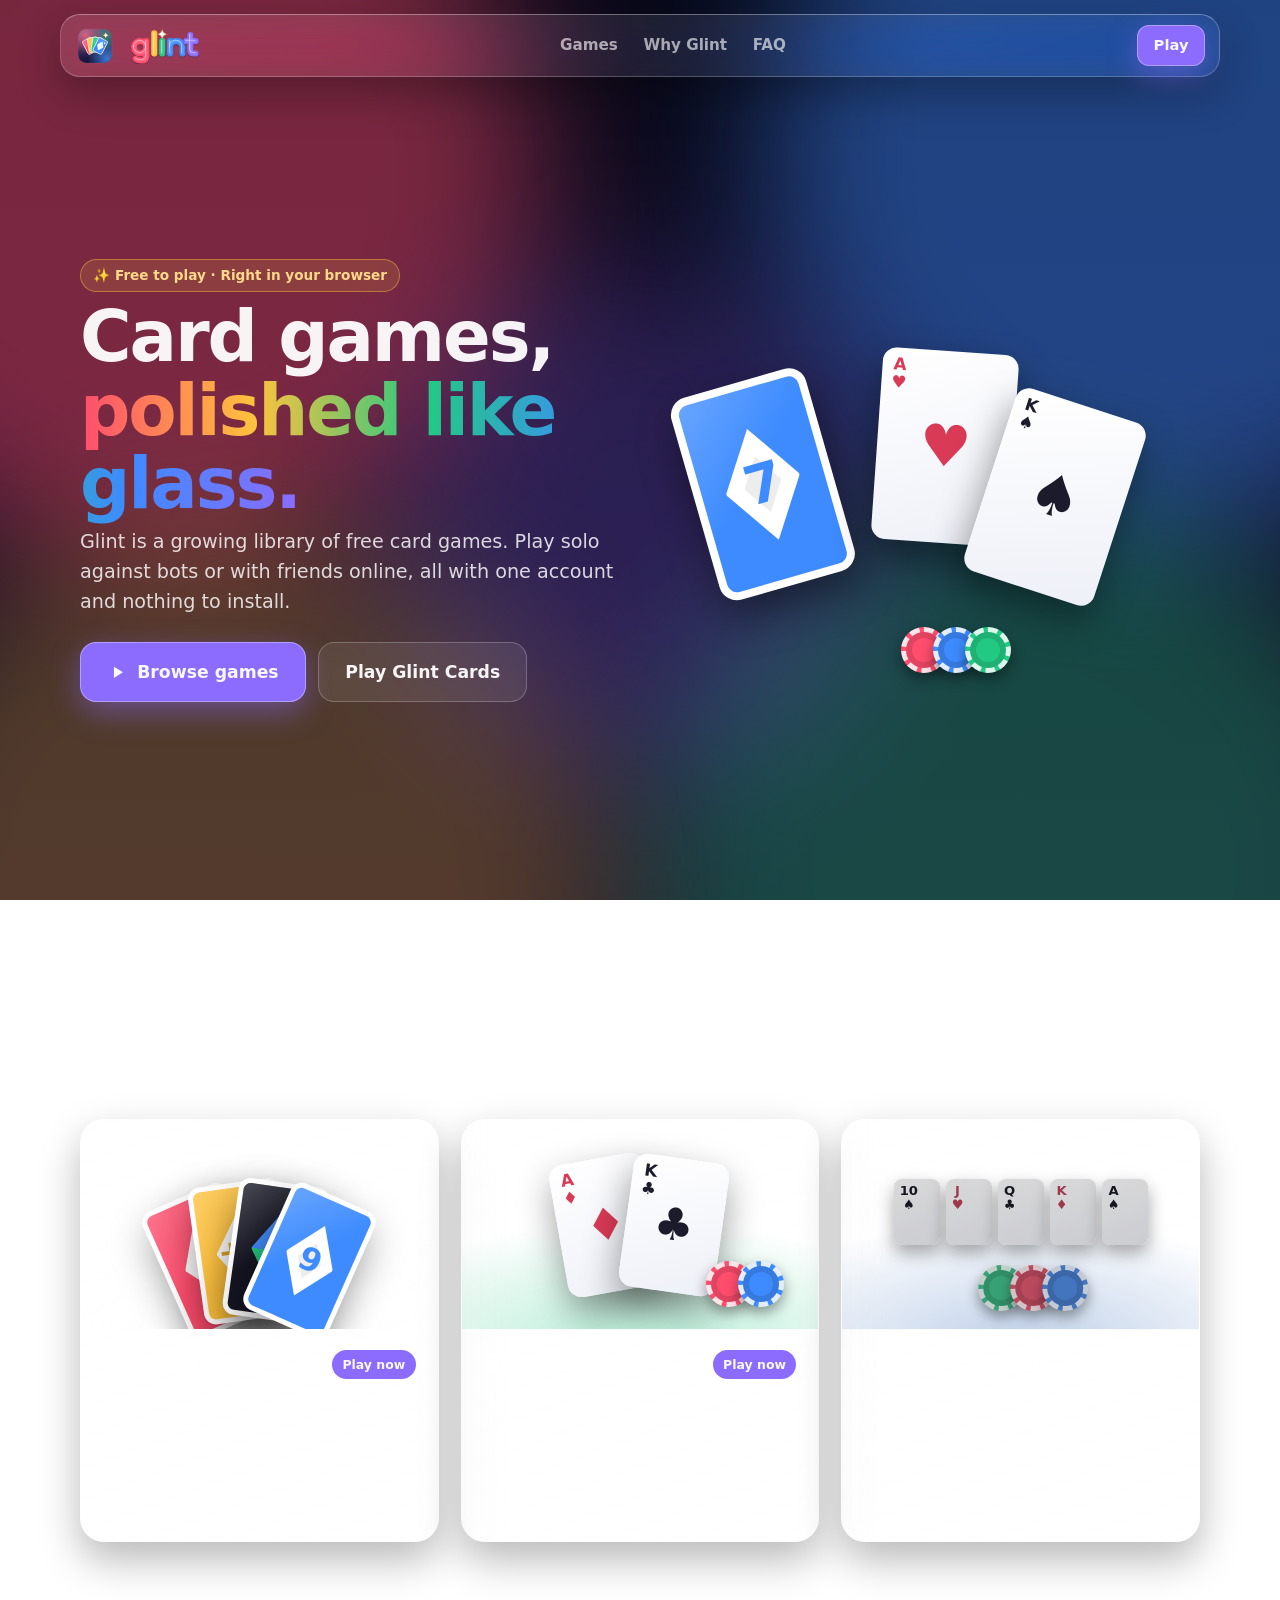
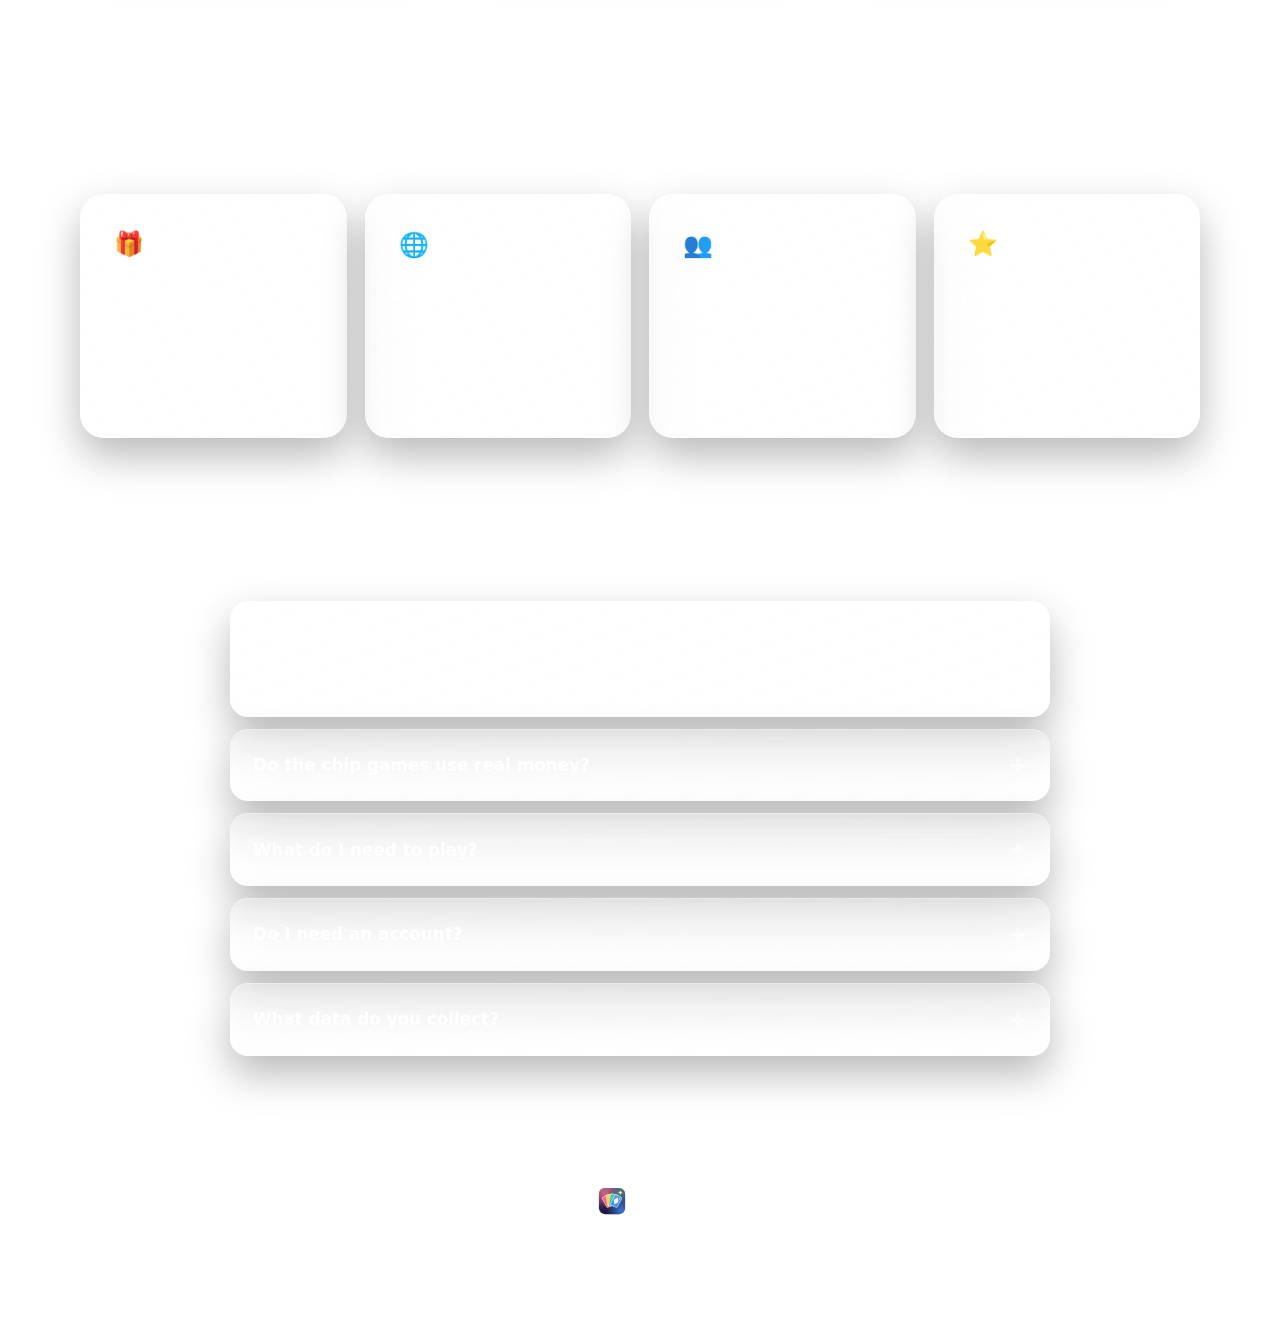
==== commit a2e1a147: "Release Glint 1.1.0; website: Blackjack page, play page and live library tile Co-Authored-By: Claude" ====
--- a/website/index.html
+++ b/website/index.html
@@ -4,7 +4,7 @@
   <meta charset="utf-8">
   <meta name="viewport" content="width=device-width, initial-scale=1">
   <title>Glint, card games in your browser</title>
-  <meta name="description" content="Glint is a growing library of free card games you play right in your browser: Glint Cards today, with Blackjack and Texas Hold'em on the way. One account, your friends, every game.">
+  <meta name="description" content="Glint is a growing library of free card games you play right in your browser: Glint Cards and Blackjack today, with Texas Hold'em on the way. One account, your friends, every game.">
   <meta name="theme-color" content="#0b0d22">
   <link rel="icon" type="image/png" href="assets/favicon.png">
   <link rel="apple-touch-icon" href="assets/icon-256.png">
@@ -77,18 +77,18 @@
             <p class="tile-meta">2–8 players · Solo &amp; online</p>
           </div>
         </a>
-        <div class="game-tile glass soon">
+        <a class="game-tile glass" href="games/blackjack/">
           <div class="tile-art art-blackjack" aria-hidden="true">
             <div class="pcard red tilt-l"><span class="corner">A<br>♦</span><span class="pip">♦</span></div>
             <div class="pcard tilt-r"><span class="corner">K<br>♣</span><span class="pip">♣</span></div>
             <div class="chips"><i class="chip c1"></i><i class="chip c2"></i></div>
           </div>
           <div class="tile-body">
-            <div class="tile-head"><h3>Blackjack</h3><span class="tag">Coming soon</span></div>
+            <div class="tile-head"><h3>Blackjack</h3><span class="tag tag-live">Play now</span></div>
             <p>Beat the dealer to 21. Hit, stand, double down and split, with free chips and a daily bonus.</p>
             <p class="tile-meta">1–5 players · Solo &amp; online</p>
           </div>
-        </div>
+        </a>
         <div class="game-tile glass soon">
           <div class="tile-art art-holdem" aria-hidden="true">
             <div class="board">
@@ -153,7 +153,7 @@
   <footer class="footer">
     <div class="foot-brand"><img src="assets/emblem.svg" alt="" width="28" height="28"> <span>Glint</span></div>
     <p>© 2026 Andrew Mommers. Glint games are independent and not affiliated with or endorsed by any other card game brand.</p>
-    <p><a href="#games">Games</a> · <a href="games/glint-cards/">Glint Cards</a> · <a href="#faq">FAQ</a> · <a href="#top">Back to top ↑</a></p>
+    <p><a href="#games">Games</a> · <a href="games/glint-cards/">Glint Cards</a> · <a href="games/blackjack/">Blackjack</a> · <a href="#faq">FAQ</a> · <a href="#top">Back to top ↑</a></p>
   </footer>
   <script src="main.js" defer></script>
 </body>
